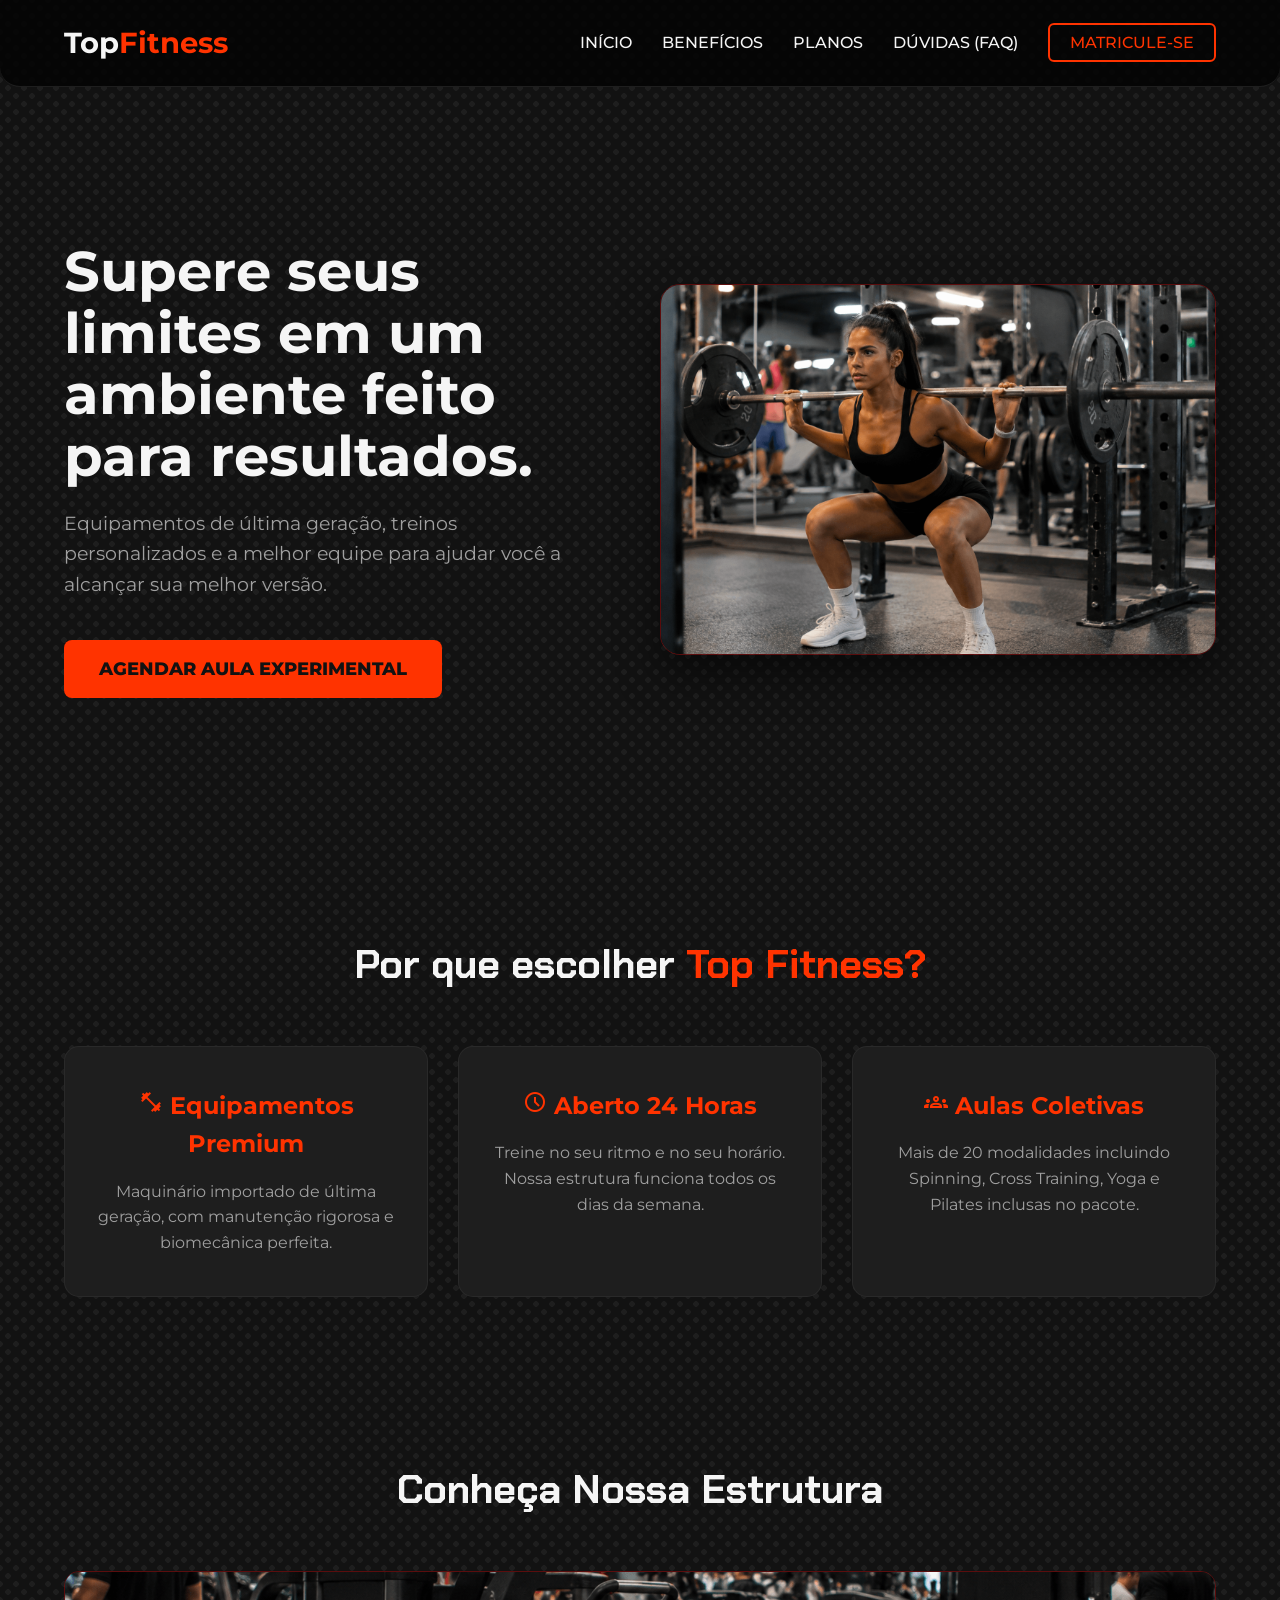
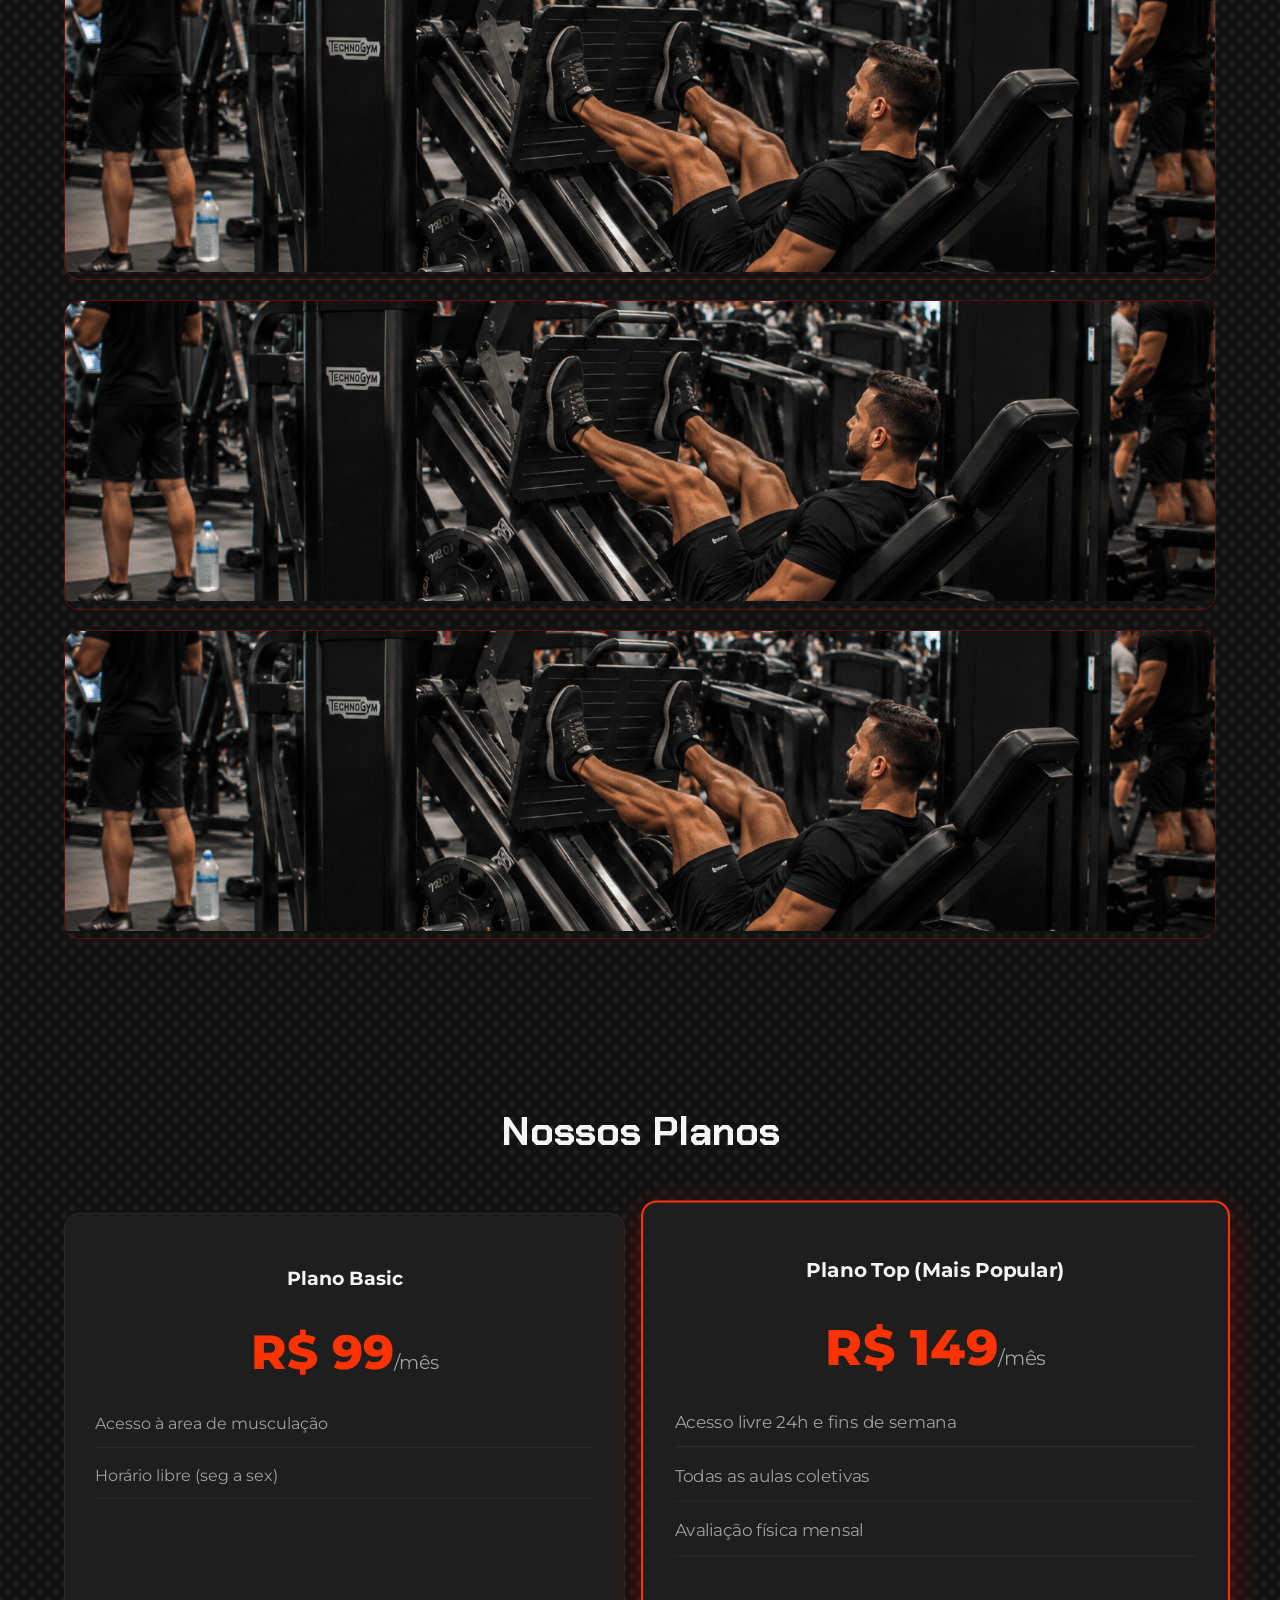
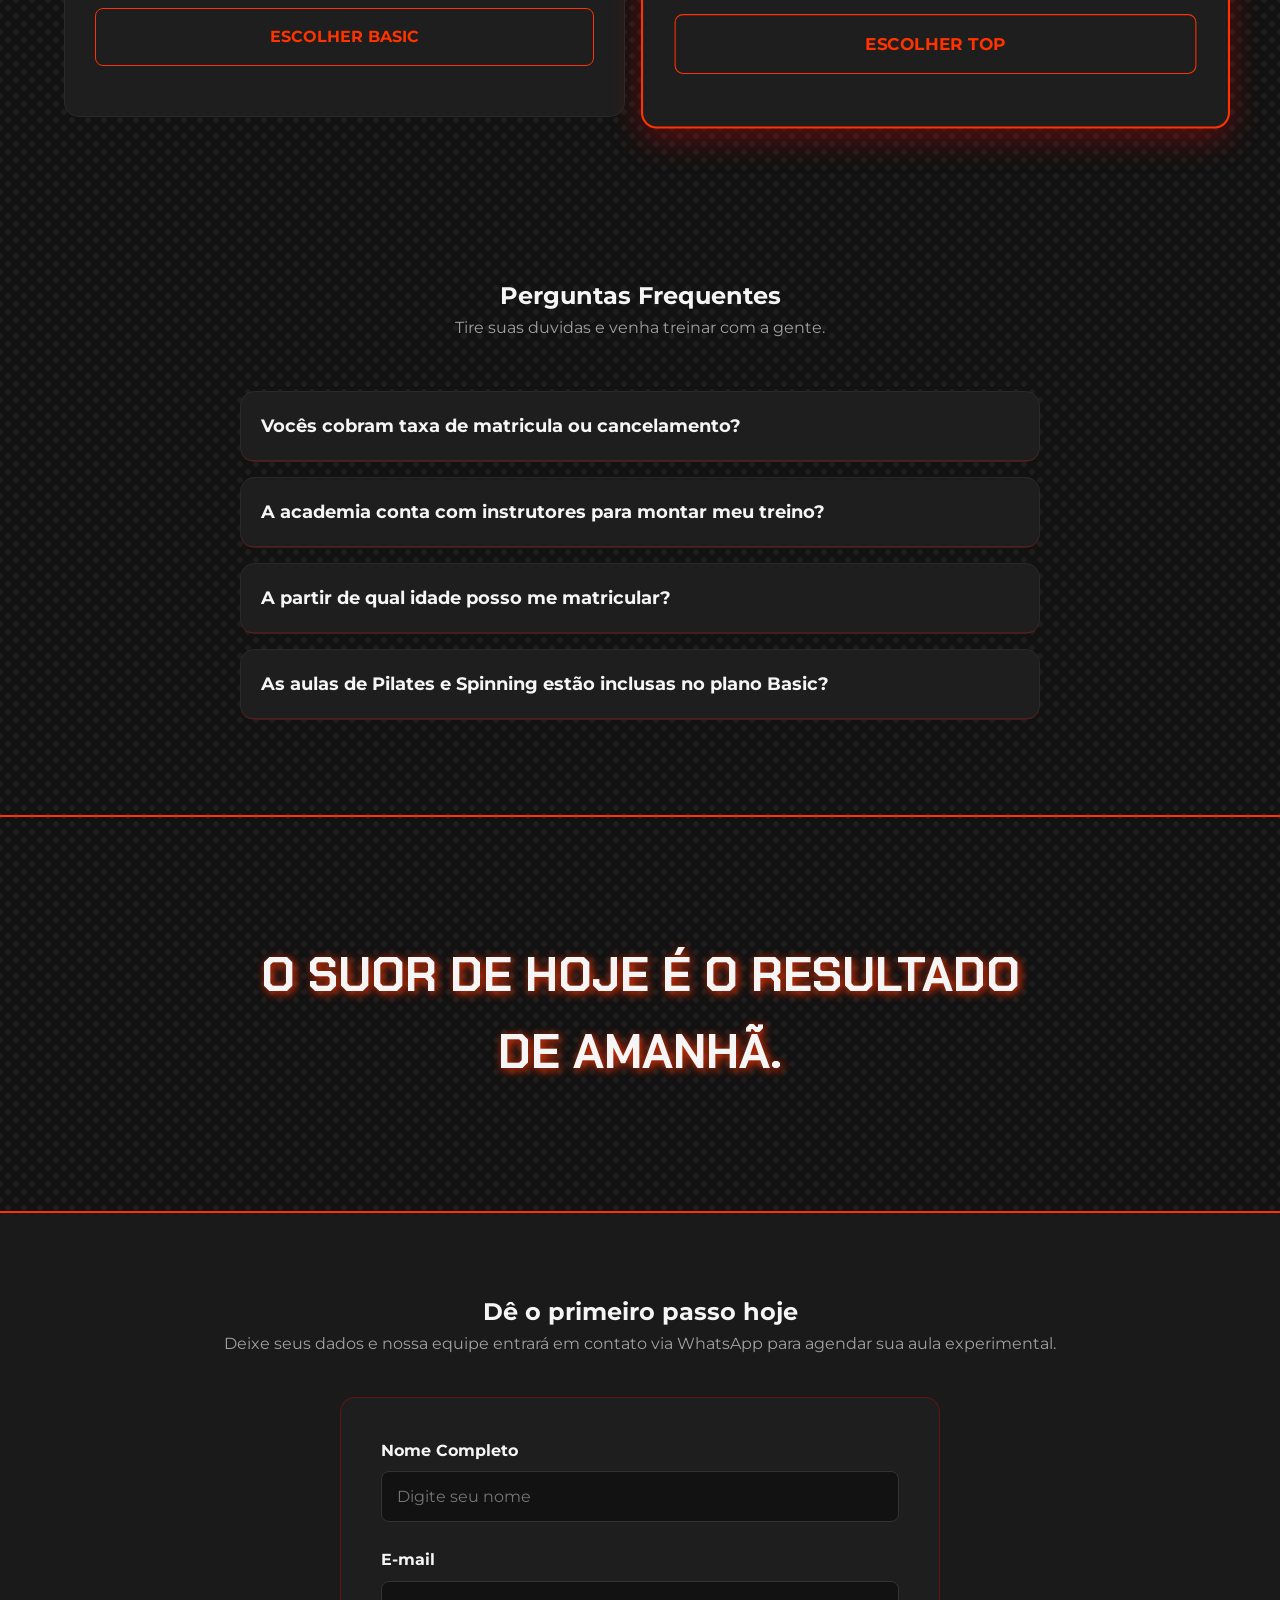
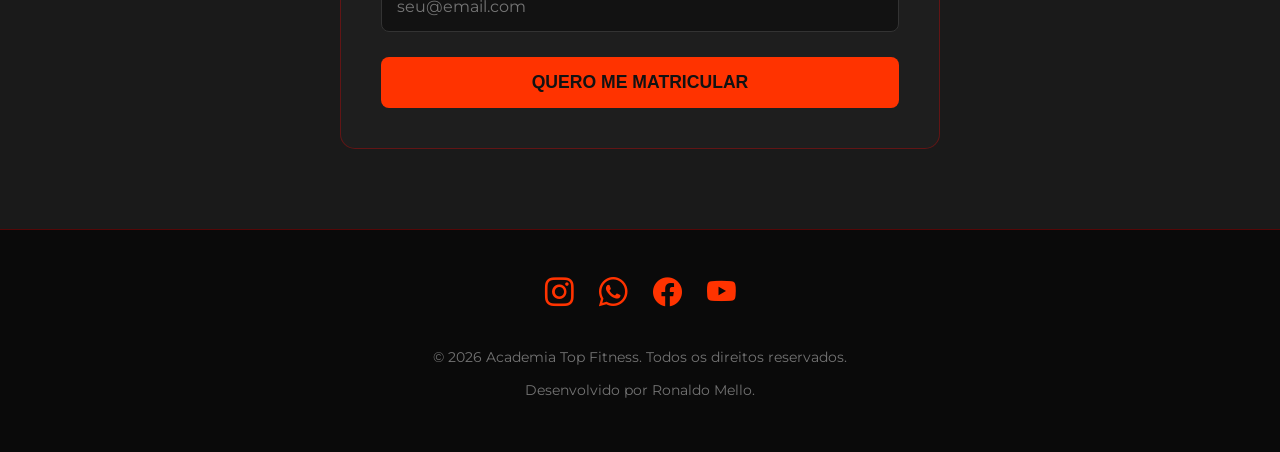
==== index.html @ cc4a541b "atualização do rodapé e fundo" ====
<!DOCTYPE html>
<html lang="pt-br">

<head>
    <meta charset="UTF-8">
    <meta name="viewport" content="width=device-width, initial-scale=1.0">
    <title>Academia Topfitness | Transforme seu corpo e sua mente</title>
    <meta name="description"
        content="Junte-se à Academia Topfitnes. Equipamentos modernos, aulas em grupo e personal trainers focados no seu resultado. Agende uma aula experimental!">
    <link rel="stylesheet" href="style.css">
    <link rel="stylesheet" href="https://fonts.googleapis.com/css2?family=Material+Symbols+Outlined" />
    <link rel="preconnect" href="https://fonts.googleapis.com">
    <link rel="preconnect" href="https://fonts.gstatic.com" crossorigin>
    <link href="https://fonts.googleapis.com/css2?family=Montserrat:wght@400;500;700;900&display=swap" rel="stylesheet">
    <link
        href="https://fonts.googleapis.com/css2?family=Chakra+Petch:ital,wght@0,300;0,400;0,500;0,600;0,700;1,300;1,400;1,500;1,600;1,700&display=swap"
        rel="stylesheet">
    <link rel="stylesheet" href="https://cdn.jsdelivr.net/npm/bootstrap-icons@1.11.3/font/bootstrap-icons.min.css">
</head>

<body>

    <header class="main-header">
        <div class="logo">
            <strong>Top<span>Fitness</span></strong>
        </div>
        <nav class="navegation">
            <ul>
                <li><a href="#inicio">INÍCIO</a></li>
                <li><a href="#beneficios">BENEFÍCIOS</a></li>
                <li><a href="#planos">PLANOS</a></li>
                <li><a href="#faq">DÚVIDAS (FAQ)</a></li>
                <li><a href="#matricula" class="btn-destaque">MATRICULE-SE</a></li>
            </ul>
        </nav>

    </header>

    <main>
        <!--seção hero-->
        <section id="inicio" class="section-hero">
            <div class="hero-text">
                <h1>Supere seus limites em um ambiente feito para resultados.</h1>
                <p>Equipamentos de última geração, treinos personalizados e a melhor equipe para ajudar você a alcançar
                    sua
                    melhor versão.</p>
                <a href="#matricula" class="btn-call">Agendar Aula Experimental</a>
            </div>

            <div class="hero-img">
                <img src="./img/imagem-academia-mulher-fazendo-exercicios.png"
                    alt="Mulher fazendo agachamento com peso em uma academia moderna e iluminada">
            </div>

        </section>
        <!--seção beneficios-->
        <section id="beneficios" class="section-beneficios">
            <h2>Por que escolher <span>Top Fitness?</span></h2>
            <div class="container-cards">

                <article class="card">
                    <h3><span class="material-symbols-outlined">fitness_center</span> Equipamentos Premium</h3>
                    <p>Maquinário importado de última geração, com manutenção rigorosa e biomecânica perfeita.</p>
                </article>

                <article class="card">
                    <h3><span class="material-symbols-outlined">schedule</span> Aberto 24 Horas</h3>
                    <p>Treine no seu ritmo e no seu horário. Nossa estrutura funciona todos os dias da semana.</p>
                </article>

                <article class="card">
                    <h3><span class="material-symbols-outlined">groups</span> Aulas Coletivas</h3>
                    <p>Mais de 20 modalidades incluindo Spinning, Cross Training, Yoga e Pilates inclusas no pacote.</p>
                </article>
            </div>
        </section>

        <!-- seção galeria -->

        <section id="estrutura" class="section-estrutura">
            <h2>Conheça Nossa Estrutura</h2>

            <div class="galeria-grid">
                <figure class="galeria-item">
                    <img src="./img/Equipamentos-Premium.png" alt="Área de musculação com pesos livres">
                </figure>
                <figure class="galeria-item">
                    <img src="./img/Equipamentos-Premium.png" alt="Fileira de esteiras modernas">
                </figure>
                <figure class="galeria-item">
                    <img src="./img/Equipamentos-Premium.png" alt="Sala ampla para aulas coletivas">
                </figure>
            </div>

        </section>

        <!-- seção planos-->
        <section id="planos" class="section-planos">
            <h2>Nossos Planos</h2>
            <div class="container-cards">
                <article class="card-plano">
                    <h3>Plano Basic</h3>
                    <p class="preco">R$ 99<span>/mês</span></p>
                    <ul>
                        <li>Acesso à area de musculação</li>
                        <li>Horário libre (seg a sex)</li>
                    </ul>
                    <a href="#matricula" class="btn-plano">Escolher Basic</a>
                </article>

                <article class="card-plano destaque">
                    <h3>Plano Top (Mais Popular)</h3>
                    <p class="preco">R$ 149<span>/mês</span></p>
                    <ul>
                        <li>Acesso livre 24h e fins de semana</li>
                        <li>Todas as aulas coletivas</li>
                        <li>Avaliação física mensal</li>
                    </ul>
                    <a href="#matricula" class="btn-plano principal">Escolher Top</a>
                </article>
            </div>
        </section>
        <!-- seção perguntas-->
        <section id="faq" class="section-faq">
            <h2>Perguntas Frequentes</h2>
            <p class="faq-subtitulo">Tire suas duvidas e venha treinar com a gente.</p>

            <div class="conteiner-faq">
                <details class="item-faq">
                    <summary>Vocês cobram taxa de matricula ou cancelamento?</summary>
                    <p>Não! Acreditamos na transparência. Nossos planos não possuem taxa de adesão, anuidade escondida
                        ou multas absurdas de cancelamento (desde que respeitado o aviso prévio de 30 dias).</p>
                </details>

                <details class="item-faq">
                    <summary>A academia conta com instrutores para montar meu treino?</summary>
                    <p>Sim. Todos os nossos planos incluem avaliação inicial e montagem de ficha de treino pelos nossos
                        professores, que estarão sempre no salão para corrigir a execução dos movimentos.</p>
                </details>

                <details class="item-faq">
                    <summary>A partir de qual idade posso me matricular?</summary>
                    <p>Aceitamos alunos a partir de 14 anos de idade, desde que a matrícula seja assinada
                        presencialmente por um pai ou responsável legal.</p>
                </details>

                <details class="item-faq">
                    <summary>As aulas de Pilates e Spinning estão inclusas no plano Basic?</summary>
                    <p>As aulas coletivas são benefícios exclusivos do <strong>Plano Top</strong>.
                        O plano Basic contempla apenas o acesso livre ao salão de musculação e área de peso livre.</p>
                </details>
            </div>

        </section>
        <!-- seção parallax -->
        <section class="banner-parallax">
            <div class="banner-conteudo">
                <h2>O suor de hoje é o resultado de amanhã.</h2>
            </div>
        </section>

        <!-- seção matricula-->
        <section id="matricula" class="section-matricula">
            <h2>Dê o primeiro passo hoje</h2>
            <p>Deixe seus dados e nossa equipe entrará em contato via WhatsApp para agendar sua aula experimental.</p>

            <form id="form-matricula" action="#" method="post" class="form-contato">
                <div class="grupo-input">
                    <label for="nome">Nome Completo</label>
                    <input type="text" id="nome" nome="nome" placeholder="Digite seu nome" required autocomplete="nome">
                </div>

                <div class="grupo-input">
                    <label for="email">E-mail</label>
                    <input type="email" id="email" nome="email" placeholder="seu@email.com" required
                        autocomplete="email">
                </div>

                <button type="button" id="btn-enviar-zap" class="btn-enviar">Quero me matricular</button>
            </form>

        </section>

    </main>

    <footer class="rodape">

        <div class="redes-sociais">
            <a href="https://instagram.com.br/" target="_blank" rel="noopener noreferrer">
                <i class="bi bi-instagram"></i>
            </a>
            <a href="https://api.whatsapp.com/send/?phone=5584900000000/" target="_blank" rel="noopener noreferrer">
                <i class="bi bi-whatsapp"></i>
            </a>
            <a href="https://facebook.com.br/" target="_blank" rel="noopener noreferrer">
                <i class="bi bi-facebook"></i>
            </a>
            <a href="https://youtube.com.br/" target="_blank" rel="noopener noreferrer">
               <i class="bi bi-youtube"></i>
            </a>
        </div>

        <p>&copy; 2026 Academia Top Fitness. Todos os direitos reservados.</p>
        <p>Desenvolvido por <span>Ronaldo Mello</span>.</p>
    </footer>

    <script src="script.js"></script>
</body>

</html>
---- style.css ----
* {
    margin: 0;
    padding: 0;
    box-sizing: border-box;
}

:root {
    /* Vermelho neon */
    --cor-primaria: #ff3300;
    /* vermelho neon mais claro */
    --cor-segundaria: #e60000;
    /* Fundo principal da página */
    --cor-escura: #121212;
    /* Fundo um pouco mais claro*/
    --cor-card: #1e1e1e;
    /* Branco suave */
    --cor-texto: #f5f5f5;
    /* Cinza para textos secundários e subtítulos */
    --cor-texto-mutado: #a0a0a0;
    /* para bordas */
    --cor-border: rgba(255, 255, 255, 0.05);
    /* para bordas 2 */
    --cor-border2: rgba(255, 0, 0, 0.3);
    --fonte-principal: 'Montserrat', Roboto, Helvetica, Arial, sans-serif;
    --fonte-segundaria: 'Chakra Petch' Roboto, Helvetica, Arial, sans-serif;
}

html {
    scroll-behavior: smooth;
}

body {
    font-family: var(--fonte-principal);
    background-color: var(--cor-escura);
    background-image: 
        radial-gradient(var(--cor-card) 25%, transparent 26%),
        radial-gradient(var(--cor-card) 25%, transparent 26%);
    background-size: 16px 16px;
    background-position: 0 0, 8px 8px;   
    color: var(--cor-texto);
    line-height: 1.6;
    overflow-x: hidden;
}

a {
    text-decoration: none;
}

ul {
    list-style: none;
}

.main-header {
    display: flex;
    justify-content: space-between;
    align-items: center;
    padding: 20px 5%;
    background: rgba(5, 5, 5, 0.9);
    position: sticky;
    top: 0;
    z-index: 1000;
    border-bottom: 1px solid var(--cor-card);
    border-bottom-left-radius: 20px;
    border-bottom-right-radius: 20px;
}

.logo strong {
    font-size: 1.8rem;
    color: var(--cor-texto);
}

.logo span {
    color: var(--cor-primaria);
}

.navegation ul {
    display: flex;
    gap: 30px;
    align-items: center;
}

.navegation a {
    color: var(--cor-texto);
    font-weight: 500;
}

.navegation a:hover {
    color: var(--cor-primaria);
}

.btn-destaque {
    background-color: transparent;
    border: 2px solid var(--cor-primaria);
    color: var(--cor-primaria) !important;
    padding: 8px 20px;
    border-radius: 6px;
}

.btn-destaque:hover {
    background-color: var(--cor-primaria);
    color: var(--cor-escura) !important;
}

.section-hero {
    display: flex;
    align-items: center;
    justify-content: space-between;
    padding: 80px 5%;
    min-height: 85vh;
    gap: 40px;
}

.hero-text {
    flex: 1;
}

.hero-text h1 {
    font-size: 3.5rem;
    line-height: 1.1;
    margin-bottom: 20px;
    color: var(--cor-texto);
}

.hero-text p {
    font-size: 1.2rem;
    color: var(--cor-texto-mutado);
    margin-bottom: 40px;
    max-width: 90%;
}

.btn-call {
    display: inline-block;
    background-color: var(--cor-primaria);
    color: var(--cor-escura);
    font-size: 1.1rem;
    font-weight: 800;
    padding: 15px 35px;
    border-radius: 8px;
    text-transform: uppercase;
}

.btn-call:hover {
    transform: translateY(-5px);
    box-shadow: 0 10px 20px var(--cor-border2);

}

.hero-img {
    flex: 1;
    display: flex;
    justify-content: flex-end;
}

.hero-img img {
    max-width: 100%;
    border-radius: 20px;
    box-shadow: 0 20px 40px rgba(0, 0, 0, 0.5);
    border: 1px solid var(--cor-border2);
}

.section-beneficios,
.section-planos {
    padding: 80px 5%;
    text-align: center;
}

.section-beneficios h2,
.section-estrutura h2,
.section-planos h2 {
    font-size: 2.5rem;
    color: var(--cor-texto);
    margin-bottom: 50px;
    font-family: Chakra Petch, Roboto, Helvetica, Arial, sans-serif;
}

.section-beneficios span {
    color: var(--cor-primaria);
}

.container-cards {
    display: grid;
    grid-template-columns: repeat(auto-fit, minmax(300px, 1fr));
    gap: 30px;
    max-width: 1200px;
    margin: 0 auto;
}

.card {
    background-color: var(--cor-card);
    padding: 40px 30px;
    border-radius: 15px;
    border: 1px solid var(--cor-border);
    transition: transform 0.3s ease, background-color 0.3s ease;
}

.card:hover {
    transform: translateY(-10px);
    background-color: #242424;
    border-bottom: 3px solid var(--cor-primaria);
}

.card h3 {
    font-size: 1.5rem;
    margin-bottom: 15px;
    color: var(--cor-primaria);
}

.card p {
    color: var(--cor-texto-mutado);
}

.section-estrutura {
    padding: 80px 5%;
    text-align: center;
}


.galeria-grid {
    display: grid;
    grid-template-columns: repeat(auto-fit, (300px, 1fr));
    gap: 20px;
    max-width: 1200px;
    margin: 0 auto;
}

.galeria-item {
    overflow: hidden;
    border-radius: 15px;
    border: 1px solid var(--cor-border2);
}

.galeria-item img {
    width: 100%;
    height: 300px;
    object-fit: cover;
    transition: transform 0.5s ease;
}

.galeria-item:hover img {
    transform: scale(1.1);
}

.card-plano {
    background-color: var(--cor-card);
    padding: 50px 30px;
    border-radius: 15px;
    border: 1px solid var(--cor-border);
    display: flex;
    flex-direction: column;
    transition: transform 0.3s ease;
}

.card-plano:hover {
    transform: translateY(-10px);
}

.preco {
    font-size: 3rem;
    font-weight: 800;
    color: var(--cor-primaria);
    margin: 20px 0;
}

.preco span {
    font-size: 1.2rem;
    color: var(--cor-texto-mutado);
    font-weight: normal;
}

.card-plano ul {
    margin-bottom: 40px;
    text-align: left;
    flex-grow: 1;
}

.card-plano li {
    margin-bottom: 15px;
    color: var(--cor-texto-mutado);
    border-bottom: 1px solid var(--cor-border);
    padding-bottom: 10px;
}

.card-plano.destaque {
    border: 2px solid var(--cor-primaria);
    box-shadow: 0 10px 30px var(--cor-border2);
    transform: scale(1.05);
}

.card-plano.destaque:hover {
    transform: scale(1.05) translateY(-10px);
}

.btn-plano {
    padding: 15px;
    border-radius: 8px;
    font-weight: bold;
    text-transform: uppercase;
    transition: all 0.3s ease;
    border: 1px solid var(--cor-primaria);
    color: var(--cor-primaria);
}

.btn-plano:hover {
    background-color: var(--cor-primaria);
    color: var(--cor-escura);
}

.section-faq {
    padding: 80px 5%;
    text-align: center;
}

.faq-subtitulo {
    color: var(--cor-texto-mutado);
    margin-bottom: 50px;
}

.conteiner-faq {
    max-width: 800px;
    margin: 0 auto;
    text-align: left;
}

.item-faq {
    background-color: var(--cor-card);
    border: 1px solid var(--cor-border);
    border-radius: 15px;
    margin-bottom: 15px;
}

.item-faq summary {
    padding: 20px;
    font-size: 1.1rem;
    font-weight: bold;
    color: var(--cor-texto);
    cursor: pointer;
    list-style: none;
    border-bottom: 1px solid var(--cor-border2);
    border-radius: 10px;
}

.item-faq summary::-webkit-details-marker {
    display: none;
}

.item-faq p {
    padding: 20px 20px;
    color: var(--cor-texto-mutado);
    border-bottom: 1px solid var(--cor-border2);
    border-radius: 10px;
}

.item-faq[open] p {
    animation: abrirSuave 0.4s ease-in-out;
}

@keyframes abrirSuave {
    0% {
        opacity: 0;
        transform: translateY(-10px);
    }
    100% {
        opacity: 1;
        transform: translateY(0);
    }
}

.item-faq.closing p {
    animation: fecharSuave 0.4s ease-in-out forwards;
}

@keyframes fecharSuave {
    0% {
        opacity: 1;
        transform: translateY(0);
    }
    100% {
        opacity: 0;
        transform: translateY(-10px);
    }
    
}

.banner-parallax {
    background-image: linear-gradient(rgba(18, 18, 18, 0.8), rgba(18, 18, 18, 0.8)), url('./img/imagem-de-fundo.jpg');
    background-attachment: fixed;
    background-position: center;
    background-size: cover;

    padding: 120px 5%;
    text-align: center;
    border-top: 2px solid var(--cor-primaria);
    border-bottom: 2px solid var(--cor-primaria);
}

.banner-conteudo h2 {
    font-size: 3rem;
    color: var(--cor-texto);
    max-width: 800px;
    margin: 0 auto;
    text-transform: uppercase;
    text-shadow: 2px 2px 10px var(--cor-primaria);
    font-family: Chakra Petch, Roboto, Helvetica, Arial, sans-serif;
}

.section-matricula {
    padding: 80px 5%;
    text-align: center;
    background-color: #1a1a1a;
}

.section-matricula p {
    color: var(--cor-texto-mutado);
    margin-bottom: 40px;
}

.form-contato {
    max-width: 600px;
    margin: 0 auto;
    background-color: var(--cor-card);
    padding: 40px;
    border-radius: 15px;
    border: 1px solid var(--cor-border2);
    text-align: left;
}

.grupo-input{
    display: flex;
    flex-direction: column;
    margin-bottom: 25px;
}

.grupo-input label {
    margin-bottom: 8px;
    font-weight: bold;
    color: var(--cor-texto);
}

.grupo-input input {
    background-color: var(--cor-escura);
    border: 1px solid #333;
    color: var(--cor-texto);
    padding: 15px;
    border-radius: 8px;
    font-size: 1rem;
    font-family: var(--fonte-principal);
    transition: all 0.3s ease;
}

.grupo-input input:focus {
    outline: none;
    border-color: var(--cor-primaria);
    box-shadow: 0 0 20px var(--cor-border2);
}

.btn-enviar {
    width: 100%;
    background-color: var(--cor-primaria);
    color: var(--cor-escura);
    padding: 15px;
    font-size: 1.1rem;
    font-weight: 800;
    text-transform: uppercase;
    border: none;
    border-radius: 8px;
    cursor: pointer;
    transition: all 0.3s ease;
}

.btn-enviar:hover {
    background-color: var(--cor-segundaria) ;
}

.redes-sociais {
    display: flex;
    justify-content: center;
    gap: 25px;
    margin-bottom: 30px;
}

.redes-sociais a {
    color: var(--cor-primaria);
    font-size: 1.8rem;
    transition: color 0.3s ease, transform 0.3s ease;
    display: inline-block;
}

.redes-sociais a:hover {
    color: var(--cor-texto);
    transform: translateY(-5px) scale(1.15);
    filter: drop-shadow(0 0 10px var(--cor-border2));
}


.rodape {
    background-color: #0a0a0a;
    text-align: center;
    padding: 40px 5%;
    border-top: 1px solid var(--cor-border2);
}

.rodape p {
    color: var(--cor-texto-mutado);
    font-size: 0.9rem;
    margin-bottom: 10px;
    opacity: 0.7;
}

@media (max-width: 768px) {
    .main-header {
        flex-direction: column;
        padding: 15px 5%;
        gap: 15px;
    }

    .navegation ul {
    gap: 15px;
    flex-wrap: wrap;
    justify-content: center;
    }

    .navegation a {
        font-size: 0.9rem;
    }

    .section-hero {
        flex-direction: column;
        text-align: center;
        padding: 40px 5%;
        min-height: auto;
    }
    .hero-text h1 {
        font-size: 2.2rem;
    }

    .hero-text p {
        max-width: 100%;
        margin-bottom: 30px;
    }

    .section-beneficios, .section-planos, .section-faq, .section-matricula {
        padding: 50px 5%;
    }

    .card-plano.destaque {
        transform: scale(1);
    }

    .card-plano.destaque:hover {
        transform: translateY(-5px);
    }

    .banner-conteudo h2 {
        font-size: 2rem;
    }
}
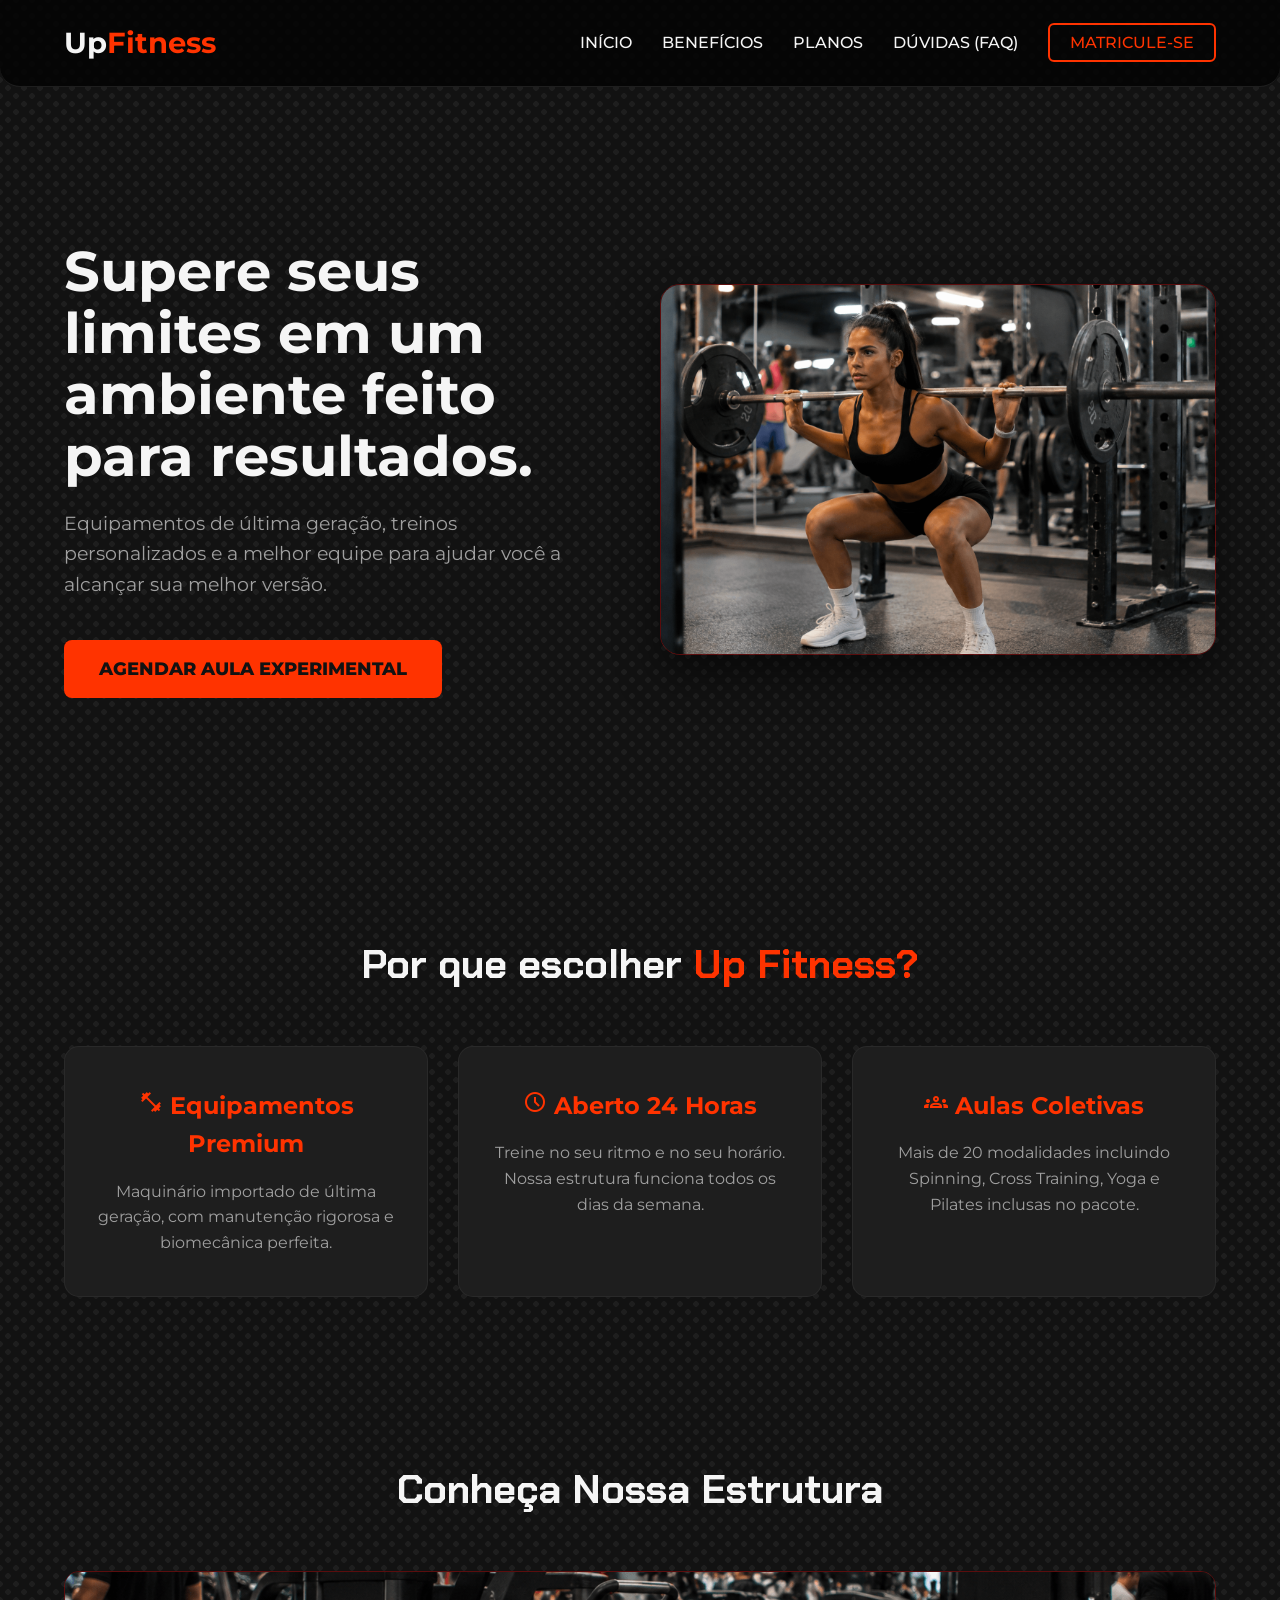
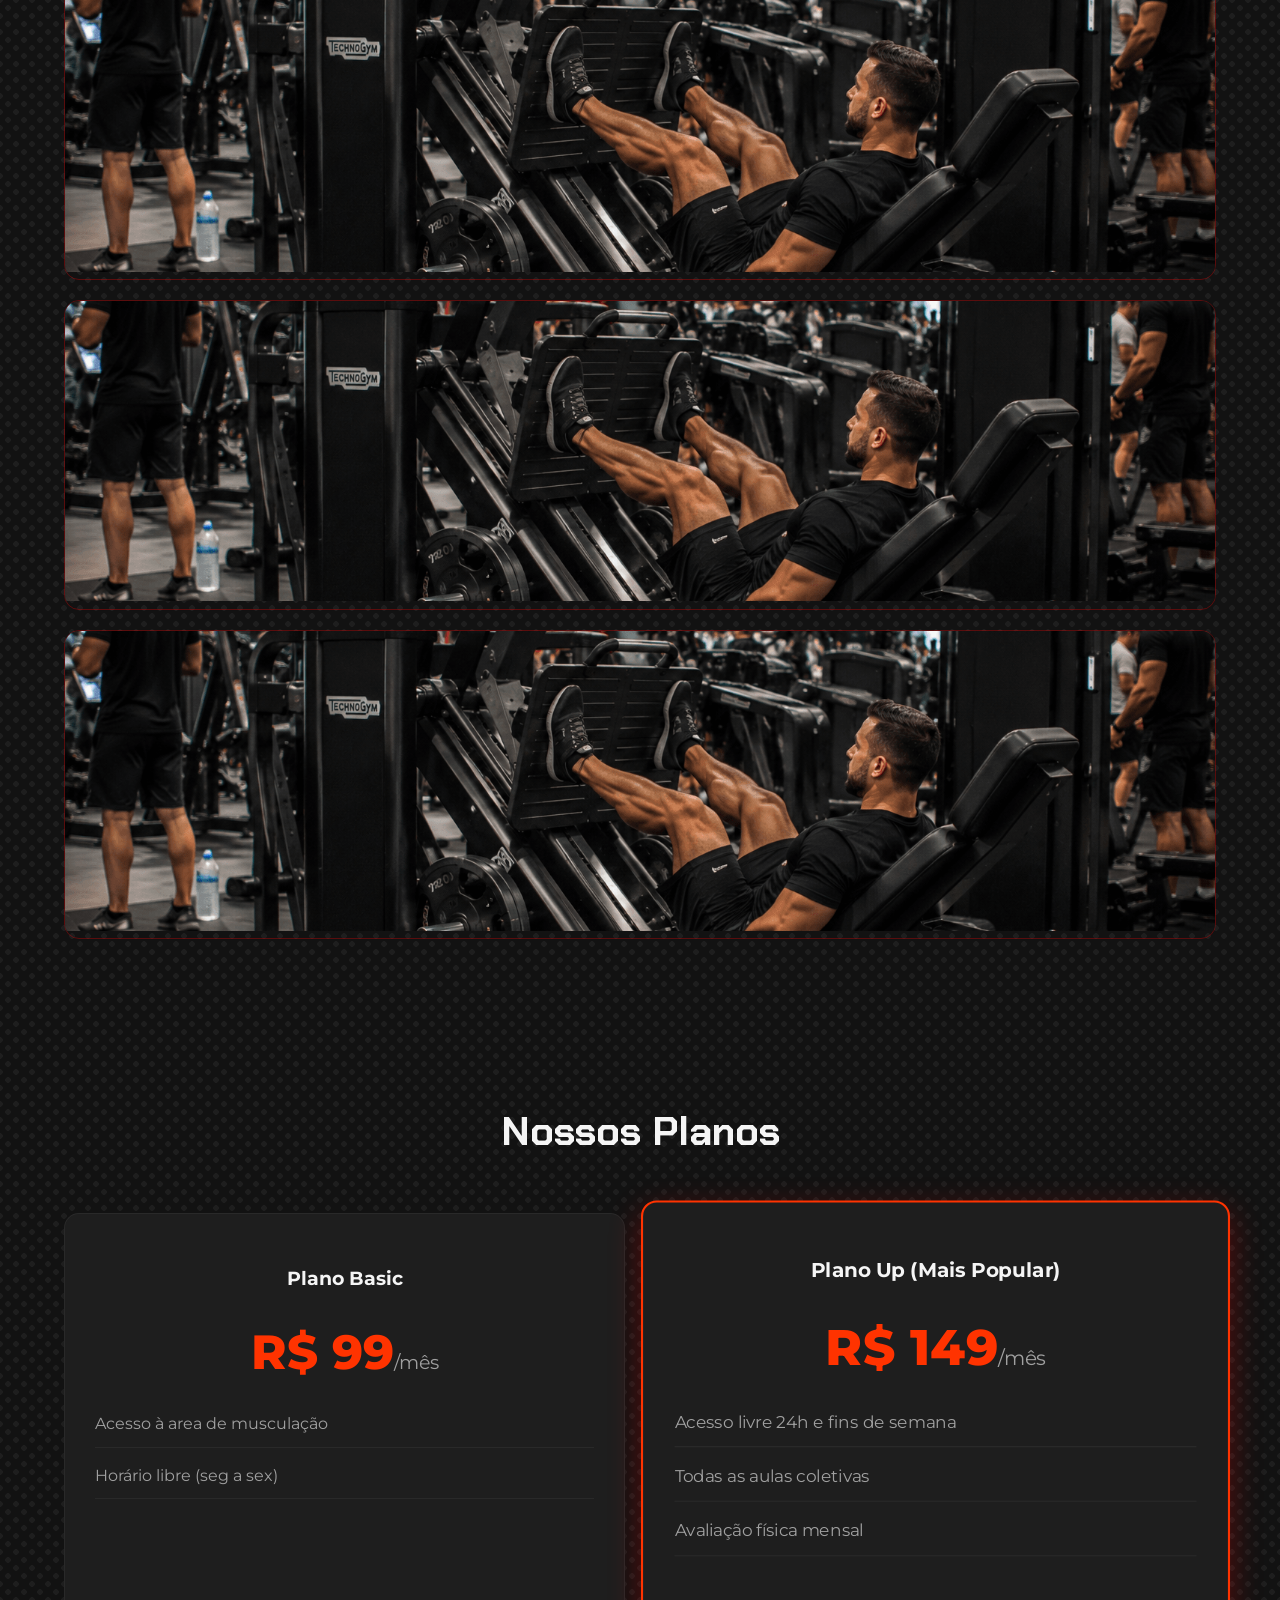
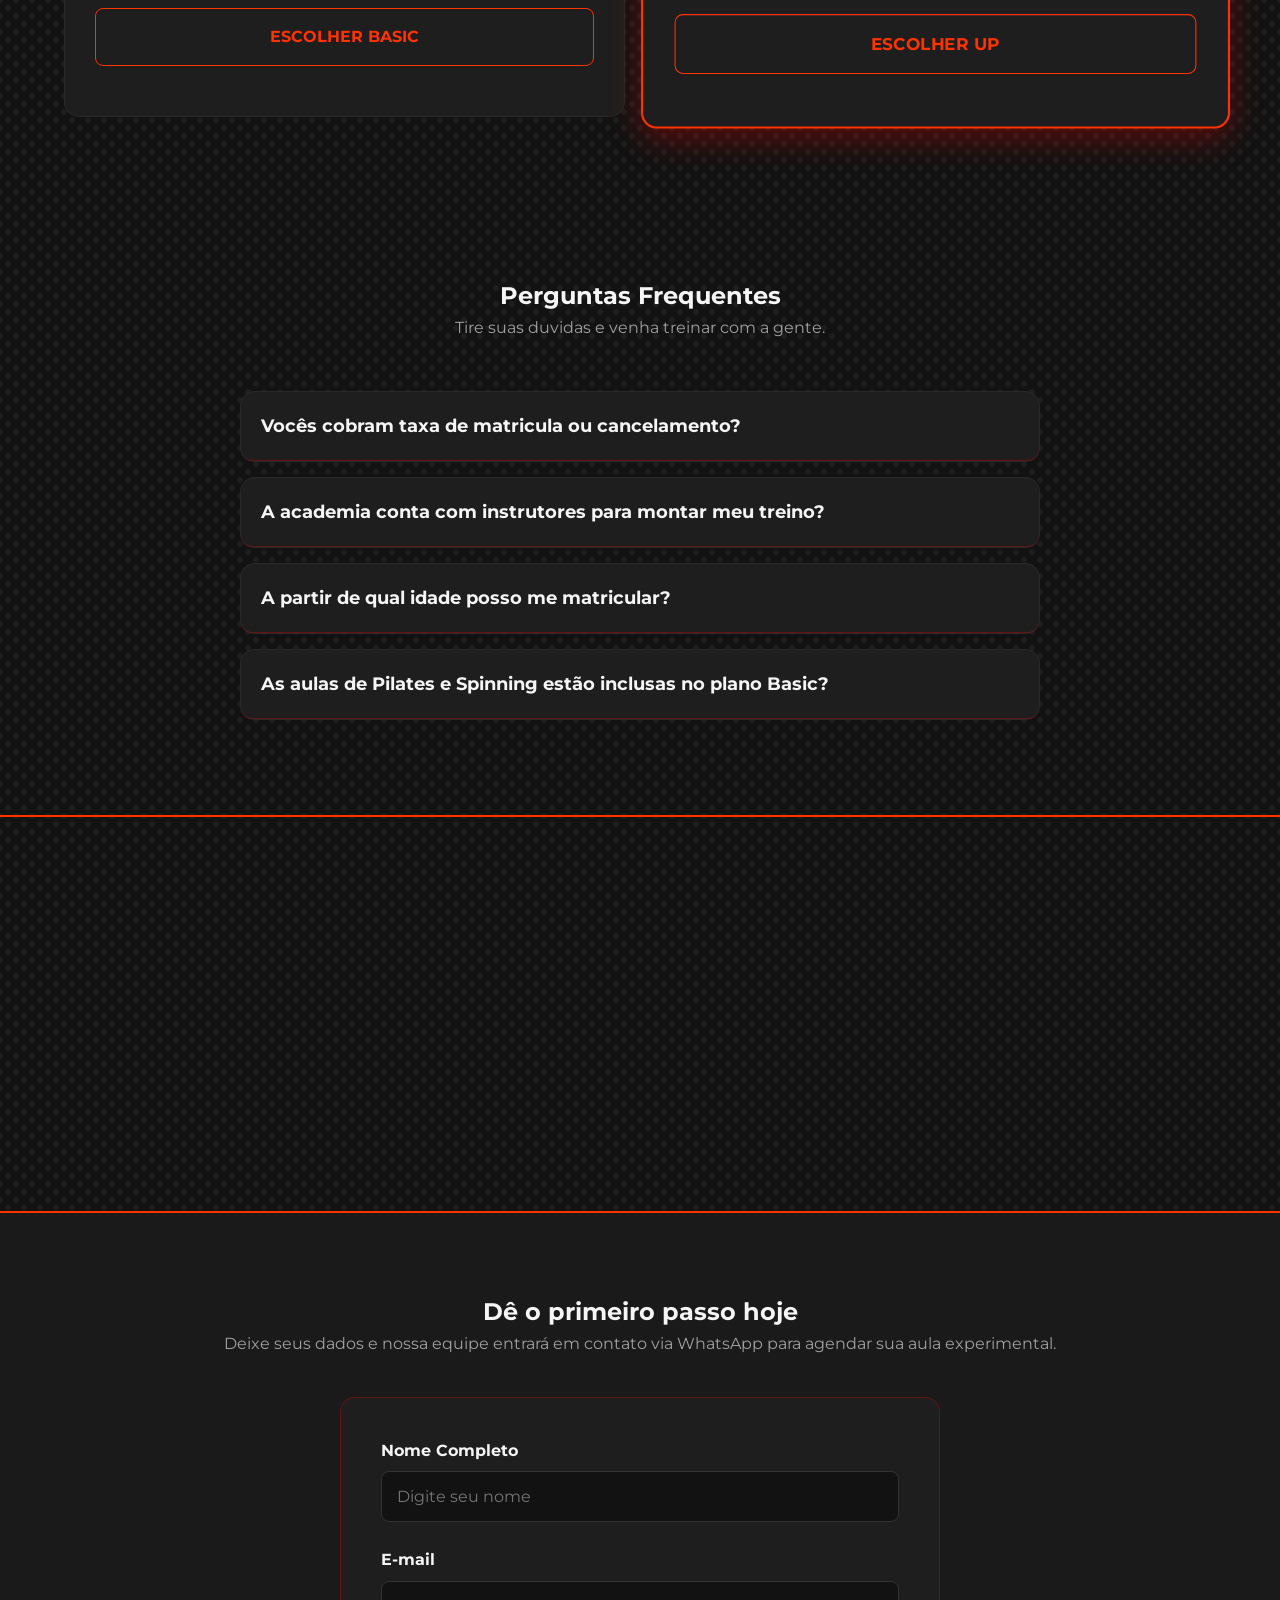
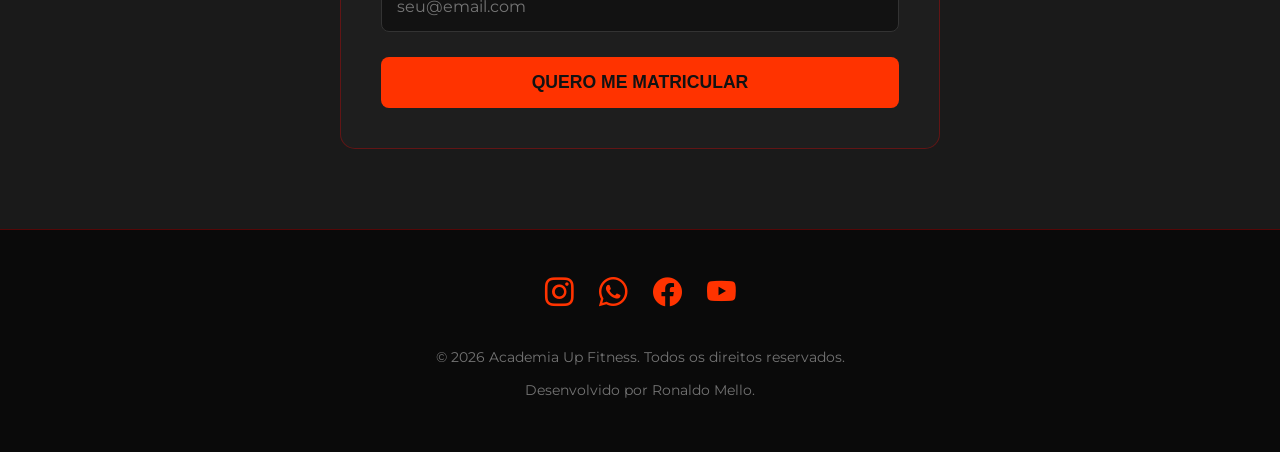
==== commit 655b074e: "add menu hamburguer, slider de frases no banner conteudo" ====
--- a/index.html
+++ b/index.html
@@ -4,7 +4,7 @@
 <head>
     <meta charset="UTF-8">
     <meta name="viewport" content="width=device-width, initial-scale=1.0">
-    <title>Academia Topfitness | Transforme seu corpo e sua mente</title>
+    <title>Academia Upfitness | Transforme seu corpo e sua mente</title>
     <meta name="description"
         content="Junte-se à Academia Topfitnes. Equipamentos modernos, aulas em grupo e personal trainers focados no seu resultado. Agende uma aula experimental!">
     <link rel="stylesheet" href="style.css">
@@ -22,8 +22,13 @@
 
     <header class="main-header">
         <div class="logo">
-            <strong>Top<span>Fitness</span></strong>
+            <strong>Up<span>Fitness</span></strong>
         </div>
+
+        <button id="btn-mobile" aria-label="Abrir Menu">
+            <i class="bi bi-list"></i>
+        </button>
+
         <nav class="navegation">
             <ul>
                 <li><a href="#inicio">INÍCIO</a></li>
@@ -55,7 +60,7 @@
         </section>
         <!--seção beneficios-->
         <section id="beneficios" class="section-beneficios">
-            <h2>Por que escolher <span>Top Fitness?</span></h2>
+            <h2>Por que escolher <span>Up Fitness?</span></h2>
             <div class="container-cards">
 
                 <article class="card">
@@ -109,14 +114,14 @@
                 </article>
 
                 <article class="card-plano destaque">
-                    <h3>Plano Top (Mais Popular)</h3>
+                    <h3>Plano Up (Mais Popular)</h3>
                     <p class="preco">R$ 149<span>/mês</span></p>
                     <ul>
                         <li>Acesso livre 24h e fins de semana</li>
                         <li>Todas as aulas coletivas</li>
                         <li>Avaliação física mensal</li>
                     </ul>
-                    <a href="#matricula" class="btn-plano principal">Escolher Top</a>
+                    <a href="#matricula" class="btn-plano principal">Escolher Up</a>
                 </article>
             </div>
         </section>
@@ -156,6 +161,12 @@
         <section class="banner-parallax">
             <div class="banner-conteudo">
                 <h2>O suor de hoje é o resultado de amanhã.</h2>
+                <h2>A persistência realiza o impossível.</h2>
+                <h2>Grandes jornadas começam com um passo.</h2>
+                <h2>Sua melhor versão começa onde a desculpa termina.</h2>
+                <h2>A dor de hoje é a força que você usará amanhã.</h2>
+                <h2>Constância constrói o que a motivação apenas começa.</h2>
+                <h2>Não diminua seu objetivo, aumente o seu esforço.</h2>
             </div>
         </section>
 
@@ -200,7 +211,7 @@
             </a>
         </div>
 
-        <p>&copy; 2026 Academia Top Fitness. Todos os direitos reservados.</p>
+        <p>&copy; 2026 Academia Up Fitness. Todos os direitos reservados.</p>
         <p>Desenvolvido por <span>Ronaldo Mello</span>.</p>
     </footer>
 
--- a/style.css
+++ b/style.css
@@ -27,6 +27,7 @@
 
 html {
     scroll-behavior: smooth;
+    scroll-padding-top: 110px;
 }
 
 body {
@@ -393,14 +394,64 @@
     border-bottom: 2px solid var(--cor-primaria);
 }
 
+.banner-conteudo {
+    display: grid;
+    place-items: center;
+}
+
 .banner-conteudo h2 {
+    grid-area: 1 / 1;
     font-size: 3rem;
     color: var(--cor-texto);
     max-width: 800px;
-    margin: 0 auto;
+    text-align: center;
     text-transform: uppercase;
     text-shadow: 2px 2px 10px var(--cor-primaria);
     font-family: Chakra Petch, Roboto, Helvetica, Arial, sans-serif;
+    opacity: 0;
+    animation: alternarTexto 28s infinite;
+}
+
+.banner-conteudo h2:nth-child(1) {
+    animation-delay: 0s;
+}
+.banner-conteudo h2:nth-child(2) {
+    animation-delay: 4s;
+}
+.banner-conteudo h2:nth-child(3) {
+    animation-delay: 8s;
+}
+.banner-conteudo h2:nth-child(4) {
+    animation-delay: 12s;
+}
+.banner-conteudo h2:nth-child(5) {
+    animation-delay: 16s;
+}
+.banner-conteudo h2:nth-child(6) {
+    animation-delay: 20s;
+}
+.banner-conteudo h2:nth-child(7) {
+    animation-delay: 24s;
+}
+
+@keyframes alternarTexto {
+    0% {
+        opacity: 0;
+        transform: translateY(10px);
+    }
+    2% {
+        opacity: 1;
+        transform: translateY(0);
+    }
+    12% {
+        opacity: 1;
+    }
+    14% {
+        opacity: 0;
+        transform: translateY(-10px);
+    }
+    100% {opacity: 0;}
+    
 }
 
 .section-matricula {
@@ -506,21 +557,67 @@
     opacity: 0.7;
 }
 
+#btn-mobile {
+    display: none;
+}
+
 @media (max-width: 768px) {
     .main-header {
+        display: flex;
+        justify-content: space-between;
+        align-items: center;
+        padding: 15px 5%;
+    }
+
+    #btn-mobile {
+        display: block;
+        background: none;
+        border: none;
+        color: var(--cor-texto);
+        font-size: 2rem;
+        cursor: pointer;
+    }
+
+    .navegation {
+        position: absolute;
+        top: 100%;
+        left: 0;
+        width: 100%;
+    }
+
+    .navegation ul {
+        position: absolute;
+        top: 0;
+        width: 100%;
+        background-color: var(--cor-escura);
         flex-direction: column;
-        padding: 15px 5%;
-        gap: 15px;
-    }
-
-    .navegation ul {
-    gap: 15px;
-    flex-wrap: wrap;
-    justify-content: center;
+        gap: 0;
+        border-bottom: 2px solid var(--cor-primaria);
+        transform: translateY(-20px);
+        visibility: hidden;
+        opacity: 0;
+        transition: all 0.4s ease-in-out;
+    }
+
+    .navegation.ativa ul {
+        transform: translateY(0);
+        opacity: 1;
+        visibility: visible;
     }
 
     .navegation a {
-        font-size: 0.9rem;
+        display: block;
+        text-align: center;
+        padding: 20px;
+        border-bottom: 1px solid var(--cor-border);
+    }
+
+    .navegation li:last-child a {
+        border-bottom: none;
+    }
+
+    .btn-destaque {
+        margin: 10px 20px;
     }
 
     .section-hero {
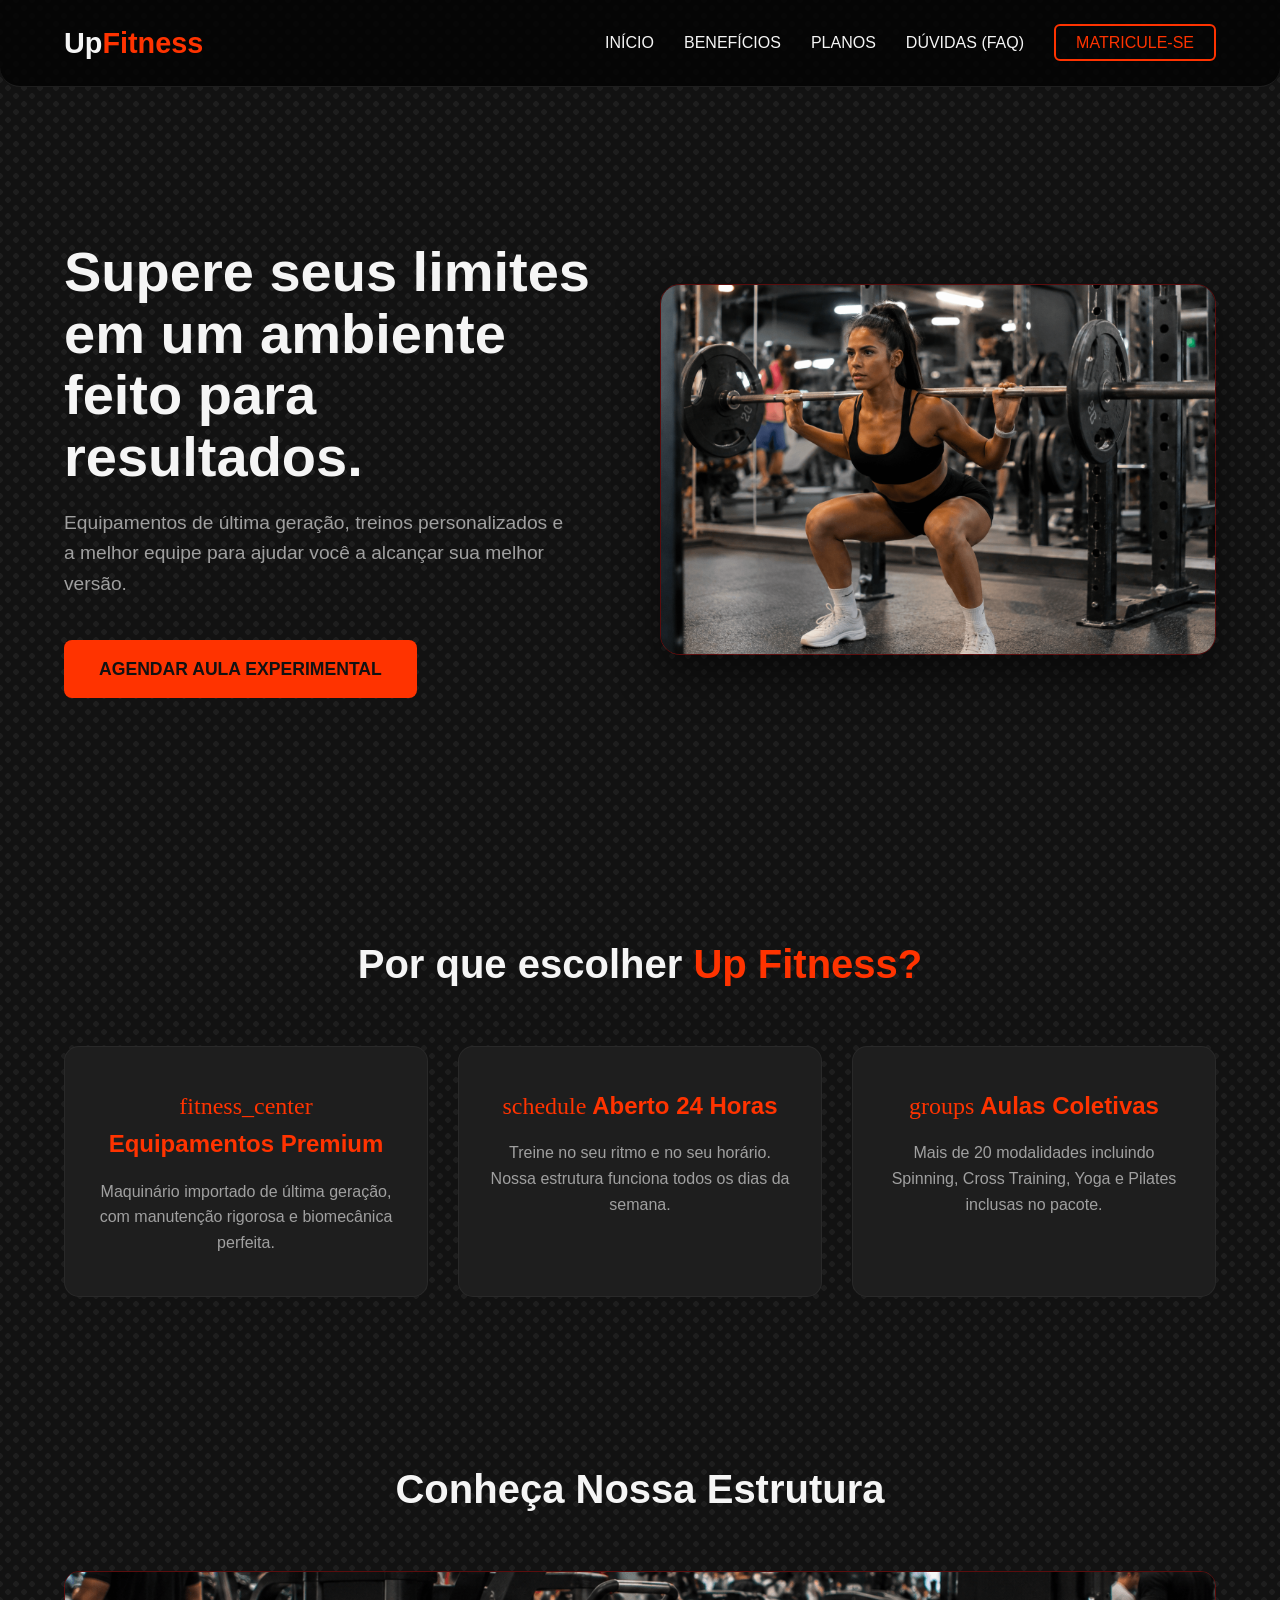
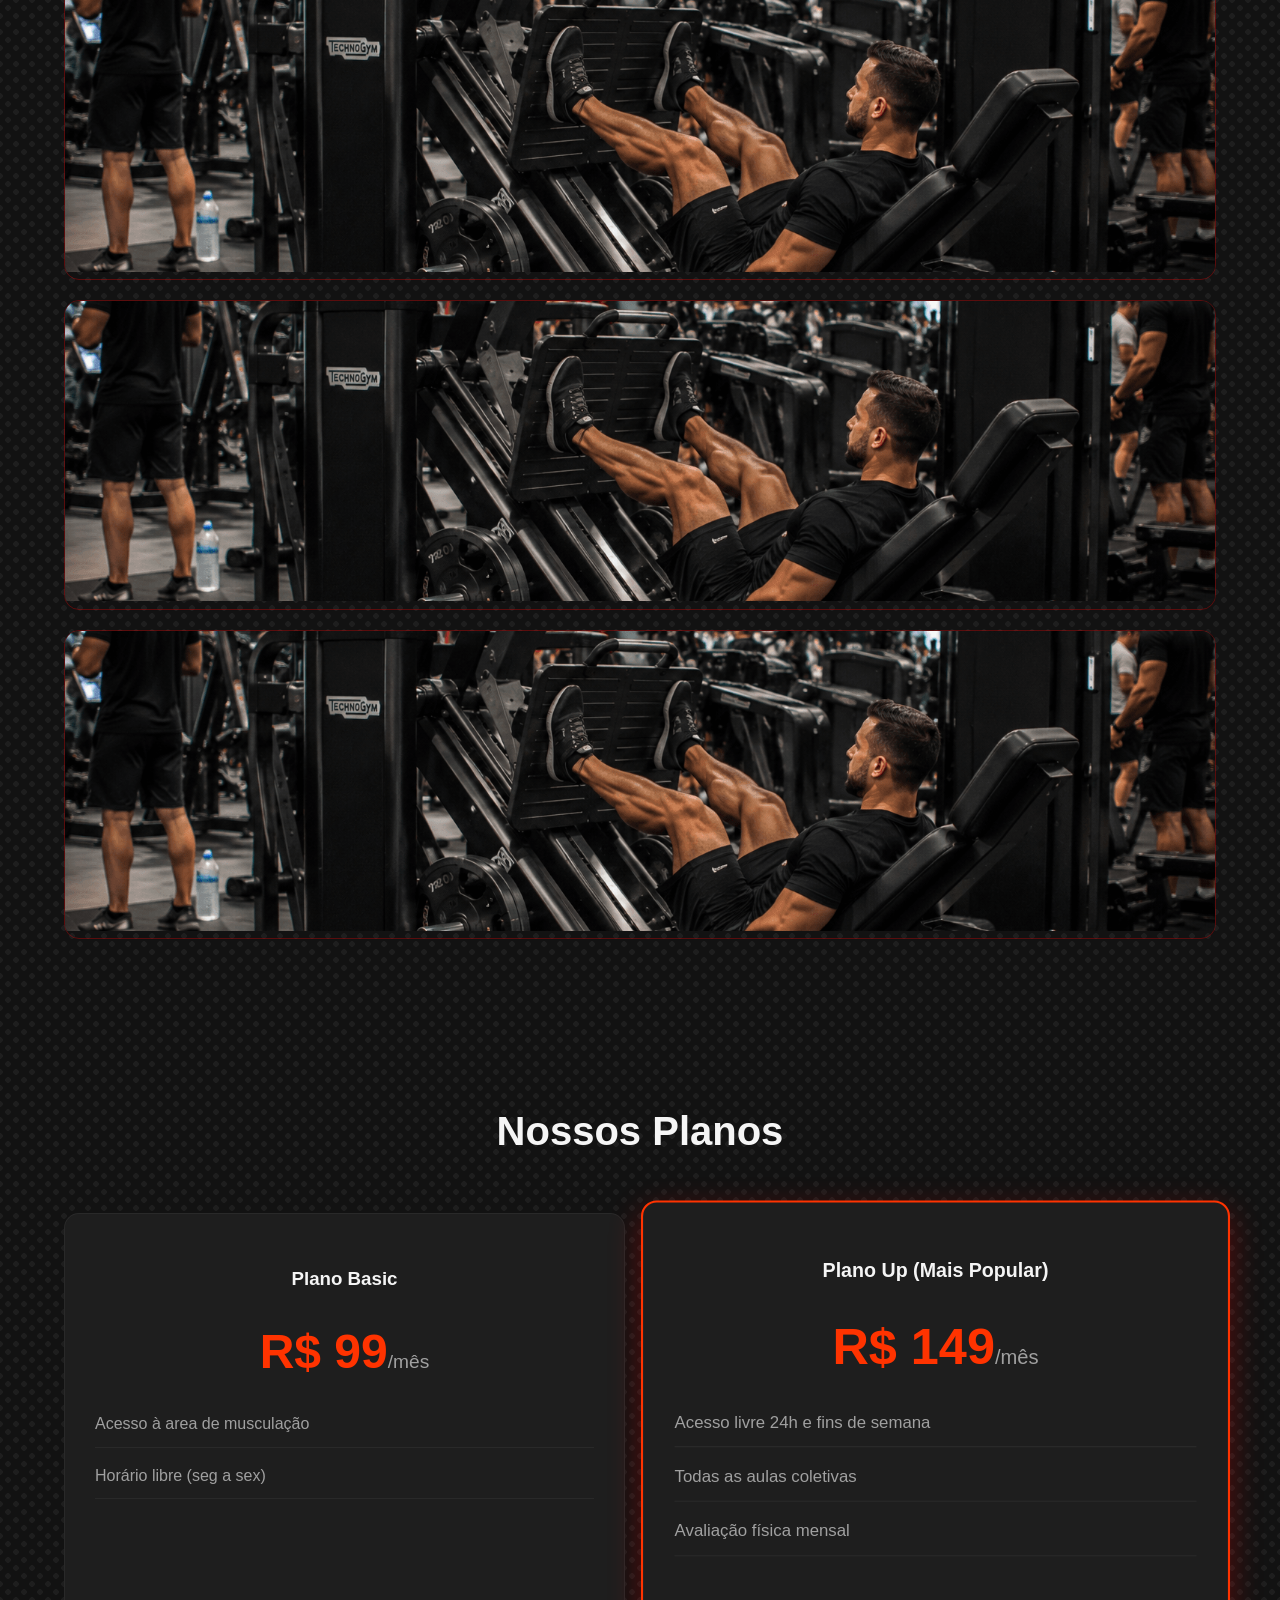
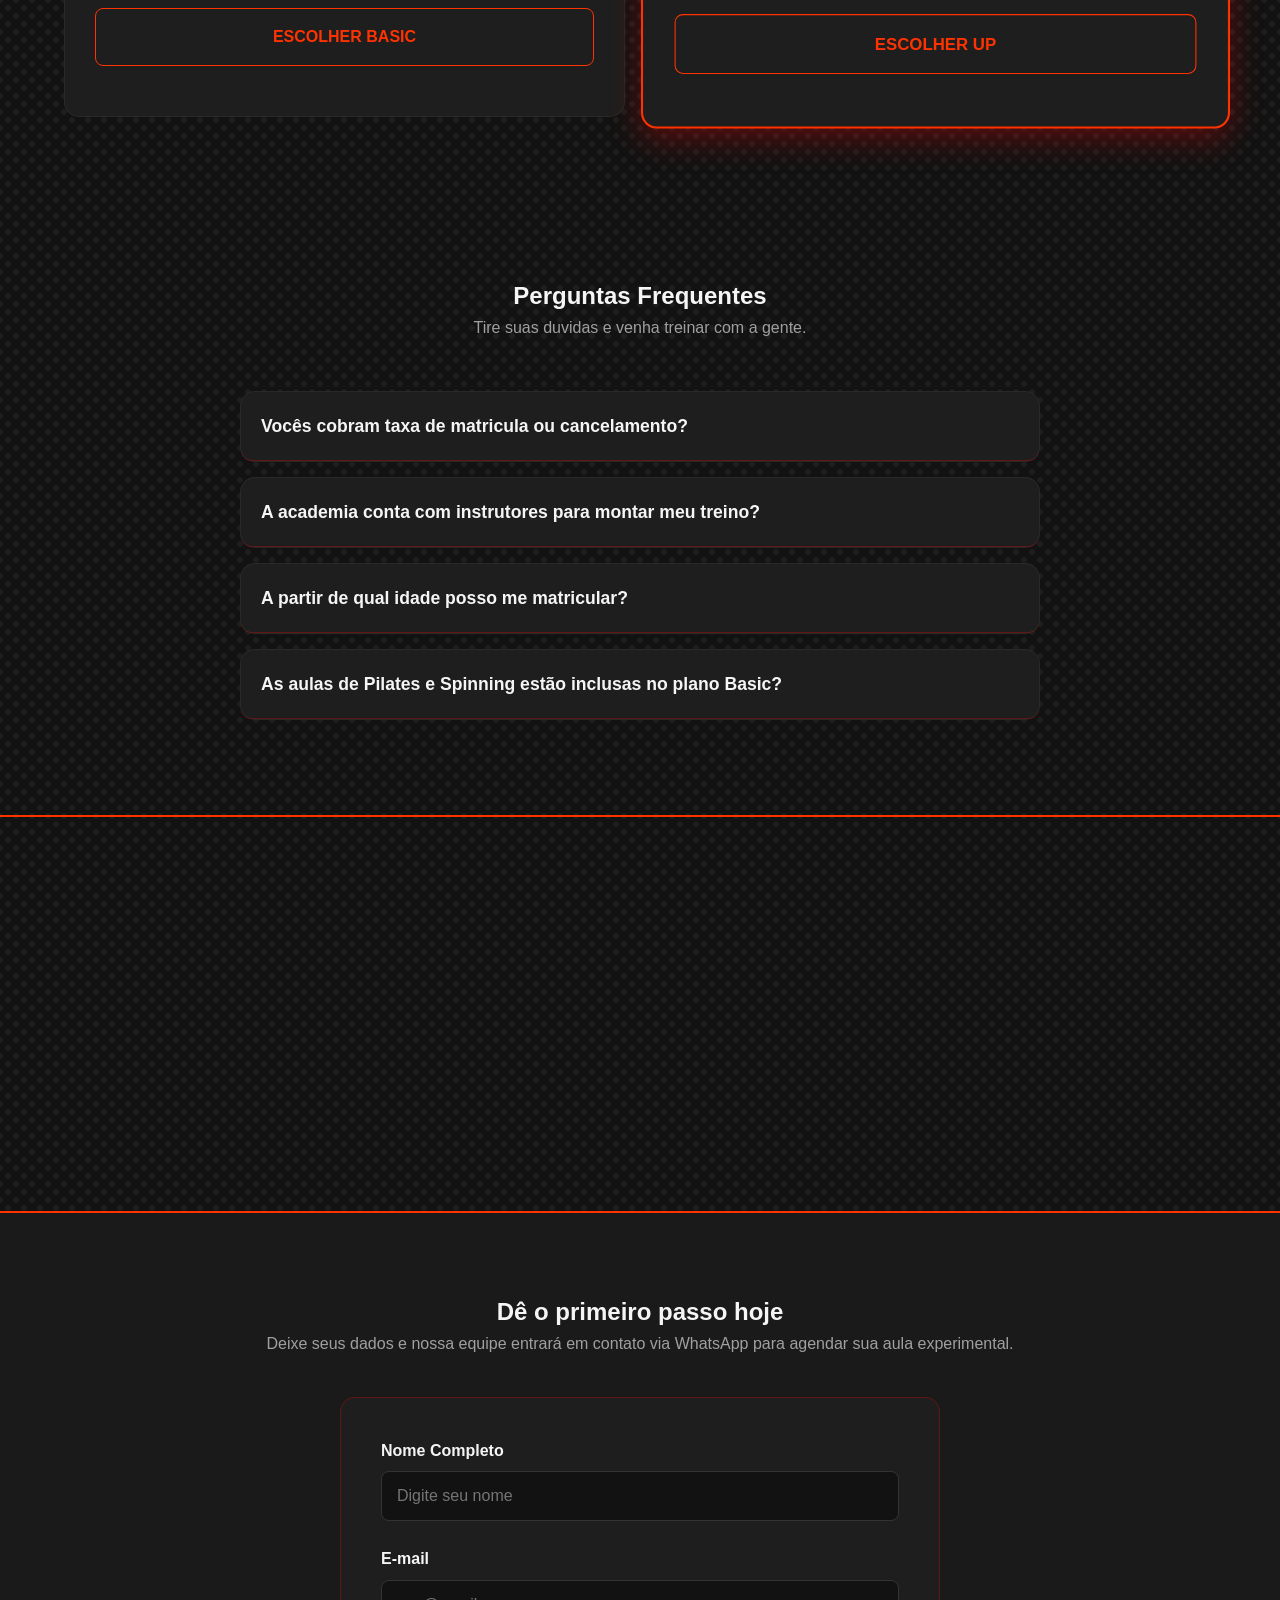
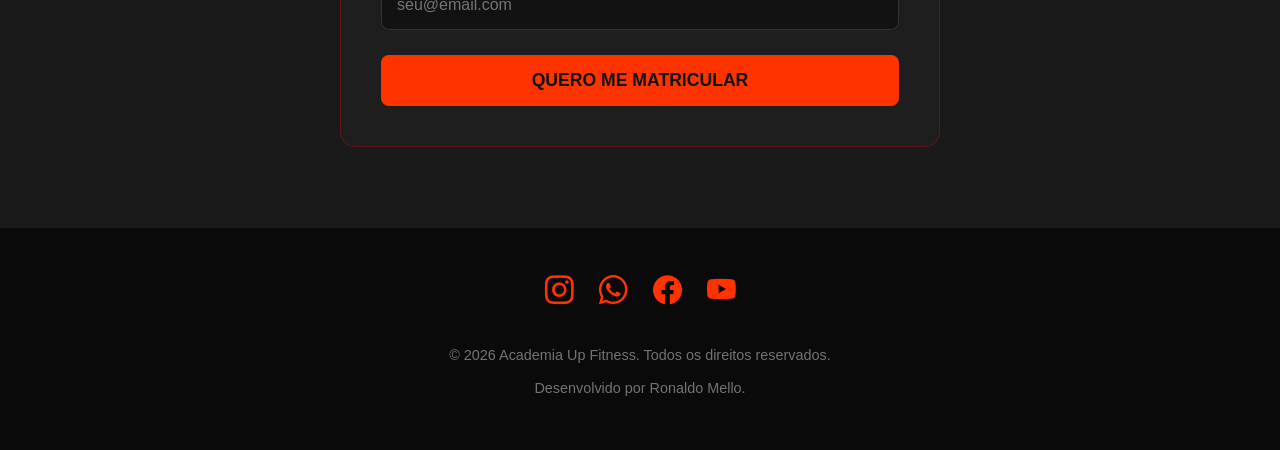
==== commit 0221c5e2: "Defesa contra Clickjacking: Impede clonagem em iframes Bloqueio de Invasões (CSP via HTML)" ====
--- a/index.html
+++ b/index.html
@@ -5,6 +5,7 @@
     <meta charset="UTF-8">
     <meta name="viewport" content="width=device-width, initial-scale=1.0">
     <title>Academia Upfitness | Transforme seu corpo e sua mente</title>
+    <meta http-equiv="Content-Security-Policy" content="default-src 'self'; font-src 'self' https://fonts.gstatic.com https://cdn.jsdelivr.net; style-src 'self' 'unsafe-inline' https://fonts.googleapis.com https://cdn.jsdelivr.net; img-src 'self' data:;">
     <meta name="description"
         content="Junte-se à Academia Topfitnes. Equipamentos modernos, aulas em grupo e personal trainers focados no seu resultado. Agende uma aula experimental!">
     <link rel="stylesheet" href="style.css">
@@ -16,6 +17,10 @@
         href="https://fonts.googleapis.com/css2?family=Chakra+Petch:ital,wght@0,300;0,400;0,500;0,600;0,700;1,300;1,400;1,500;1,600;1,700&display=swap"
         rel="stylesheet">
     <link rel="stylesheet" href="https://cdn.jsdelivr.net/npm/bootstrap-icons@1.11.3/font/bootstrap-icons.min.css">
+    <link rel="icon" type="image/png" href="./img/icon-192.png">
+    <link rel="apple-touch-icon" href="./img/icon-192.png">
+    <link rel="manifest" href="manifest.json">
+    <meta name="theme_color" content="#ff3300">
 </head>
 
 <body>
@@ -207,7 +212,7 @@
                 <i class="bi bi-facebook"></i>
             </a>
             <a href="https://youtube.com.br/" target="_blank" rel="noopener noreferrer">
-               <i class="bi bi-youtube"></i>
+                <i class="bi bi-youtube"></i>
             </a>
         </div>
 
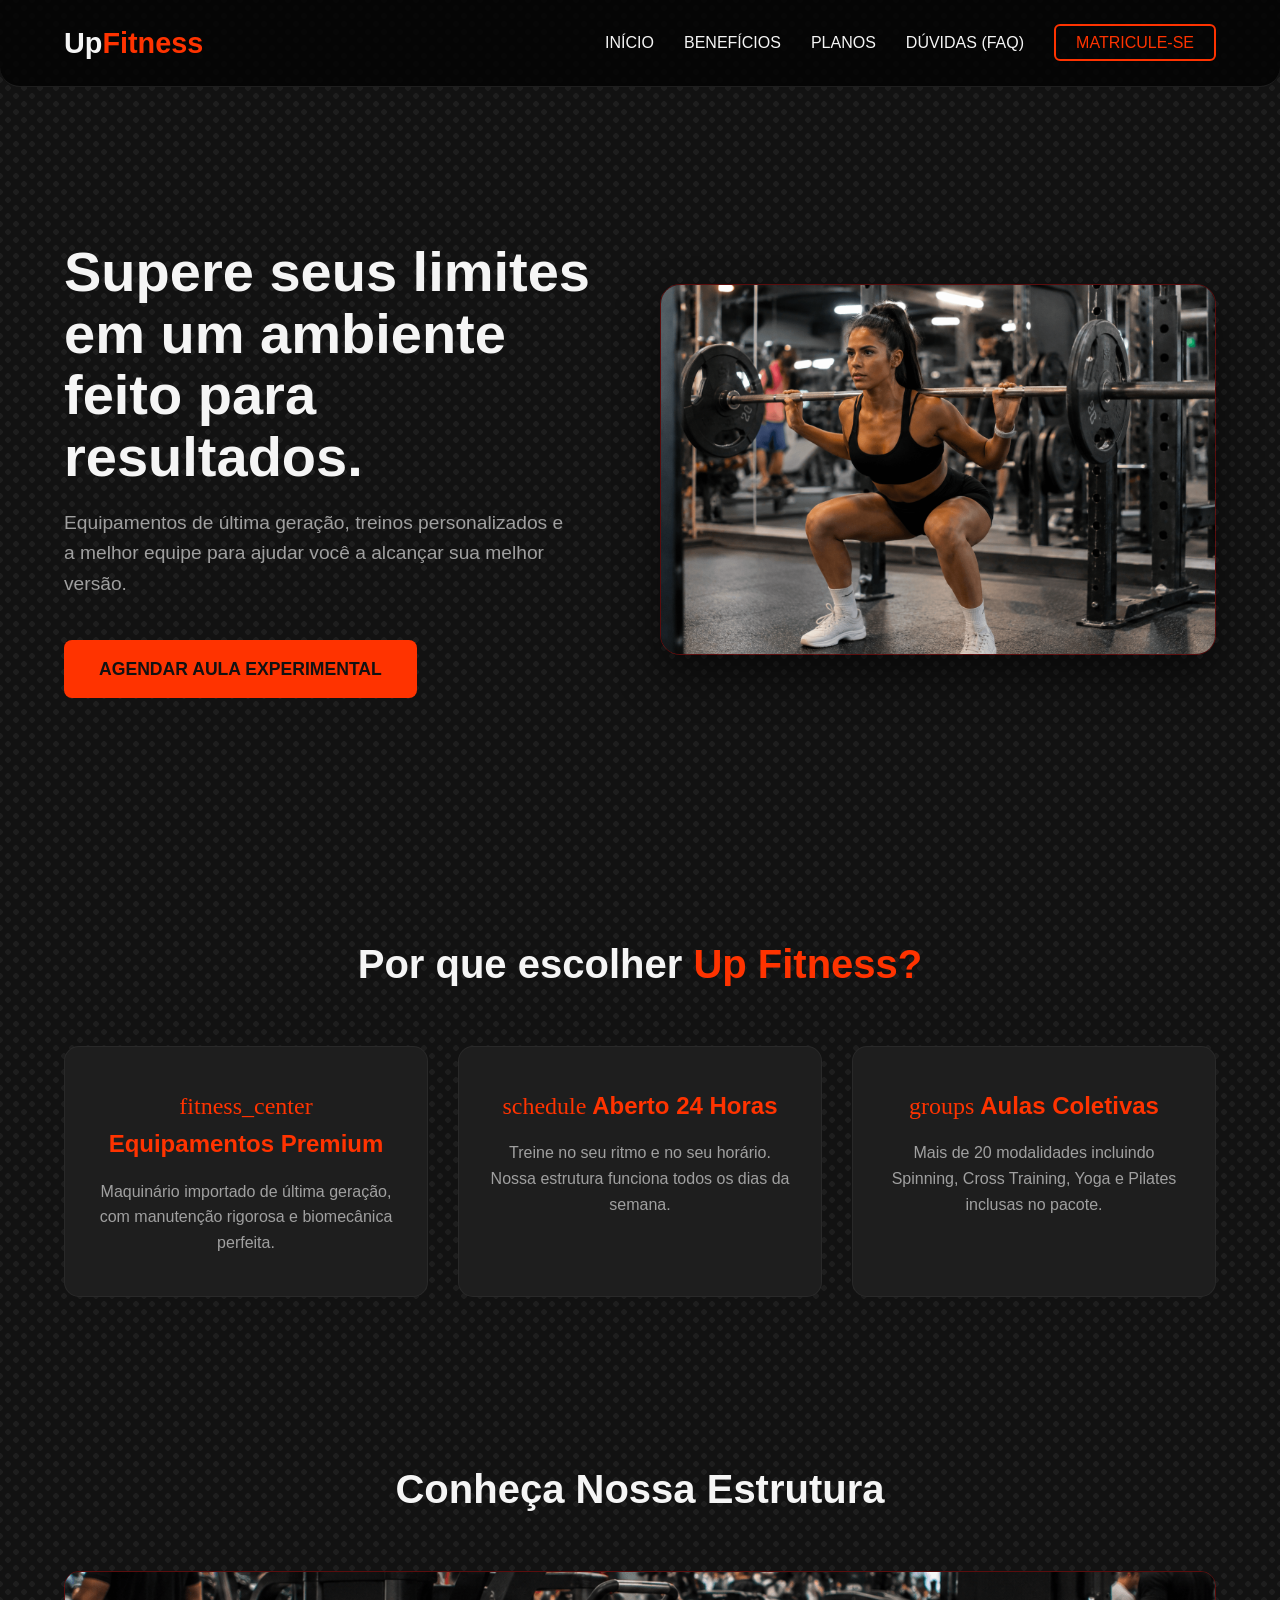
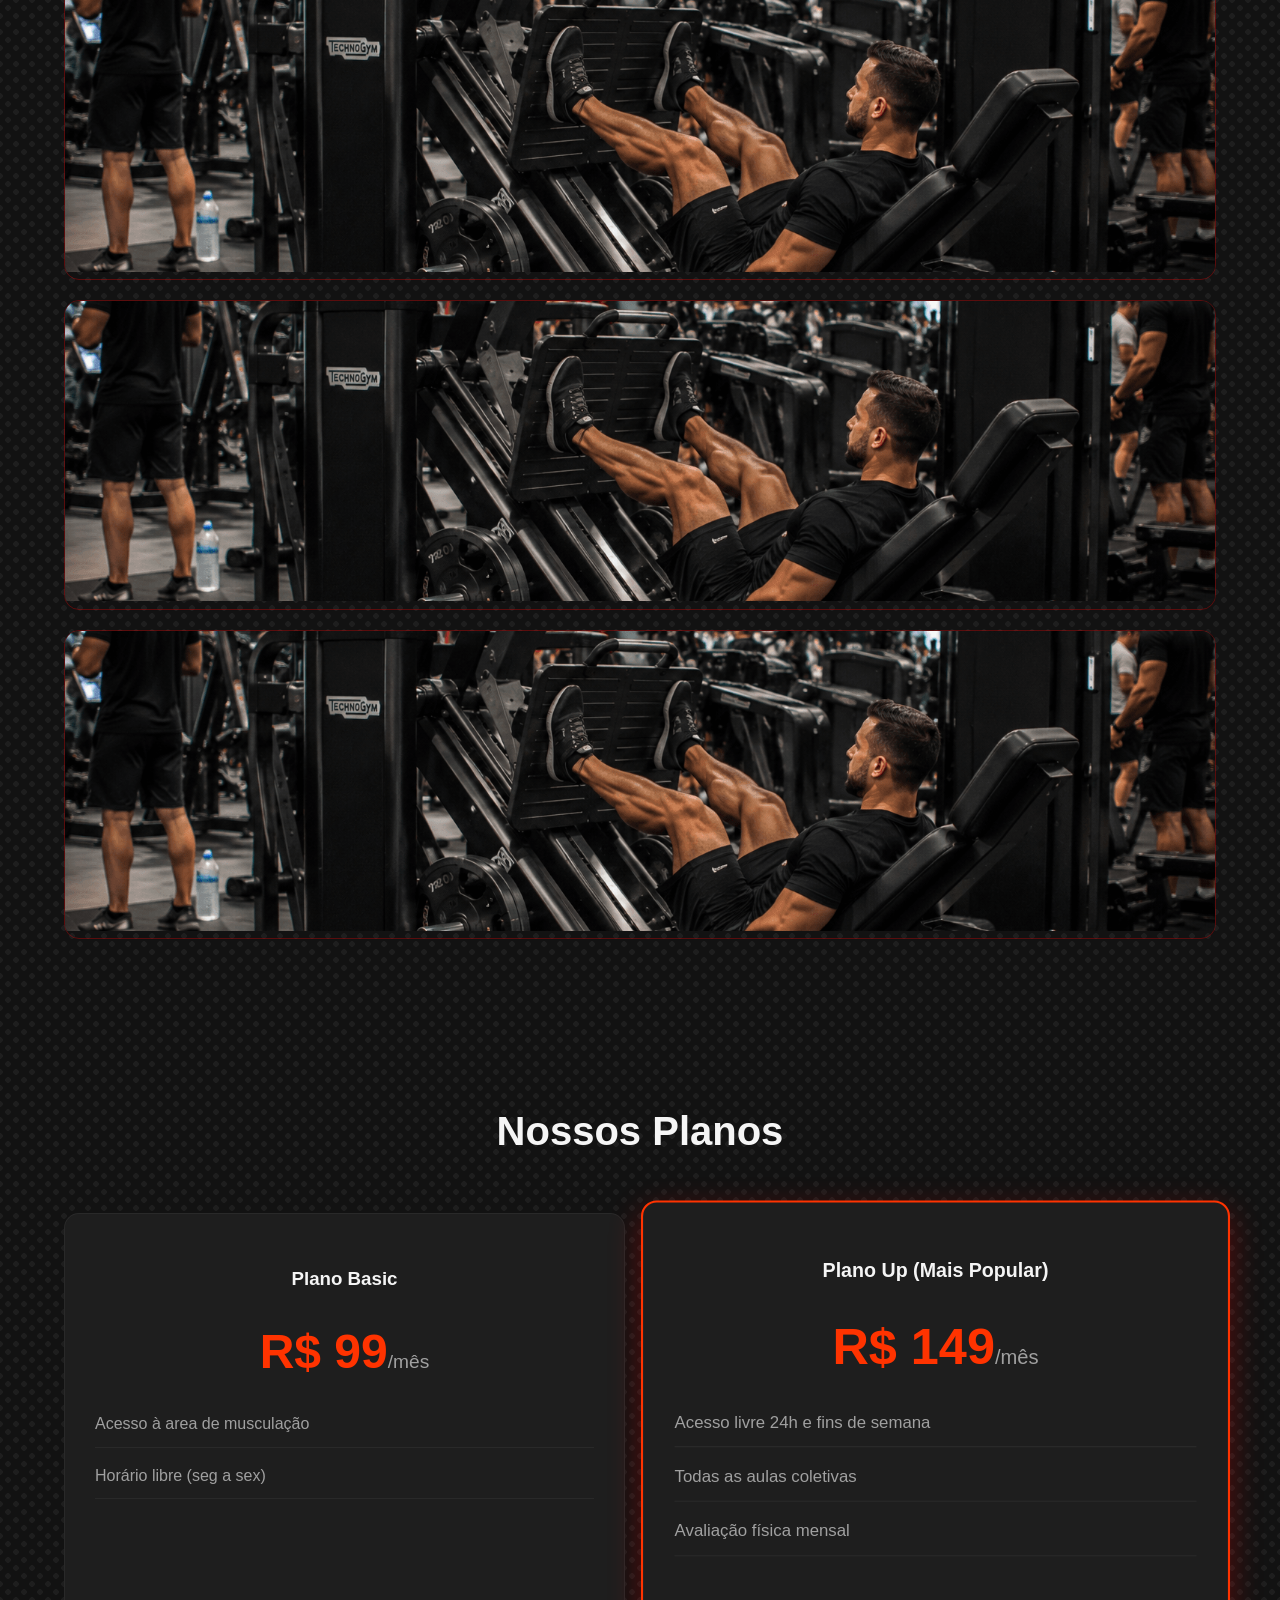
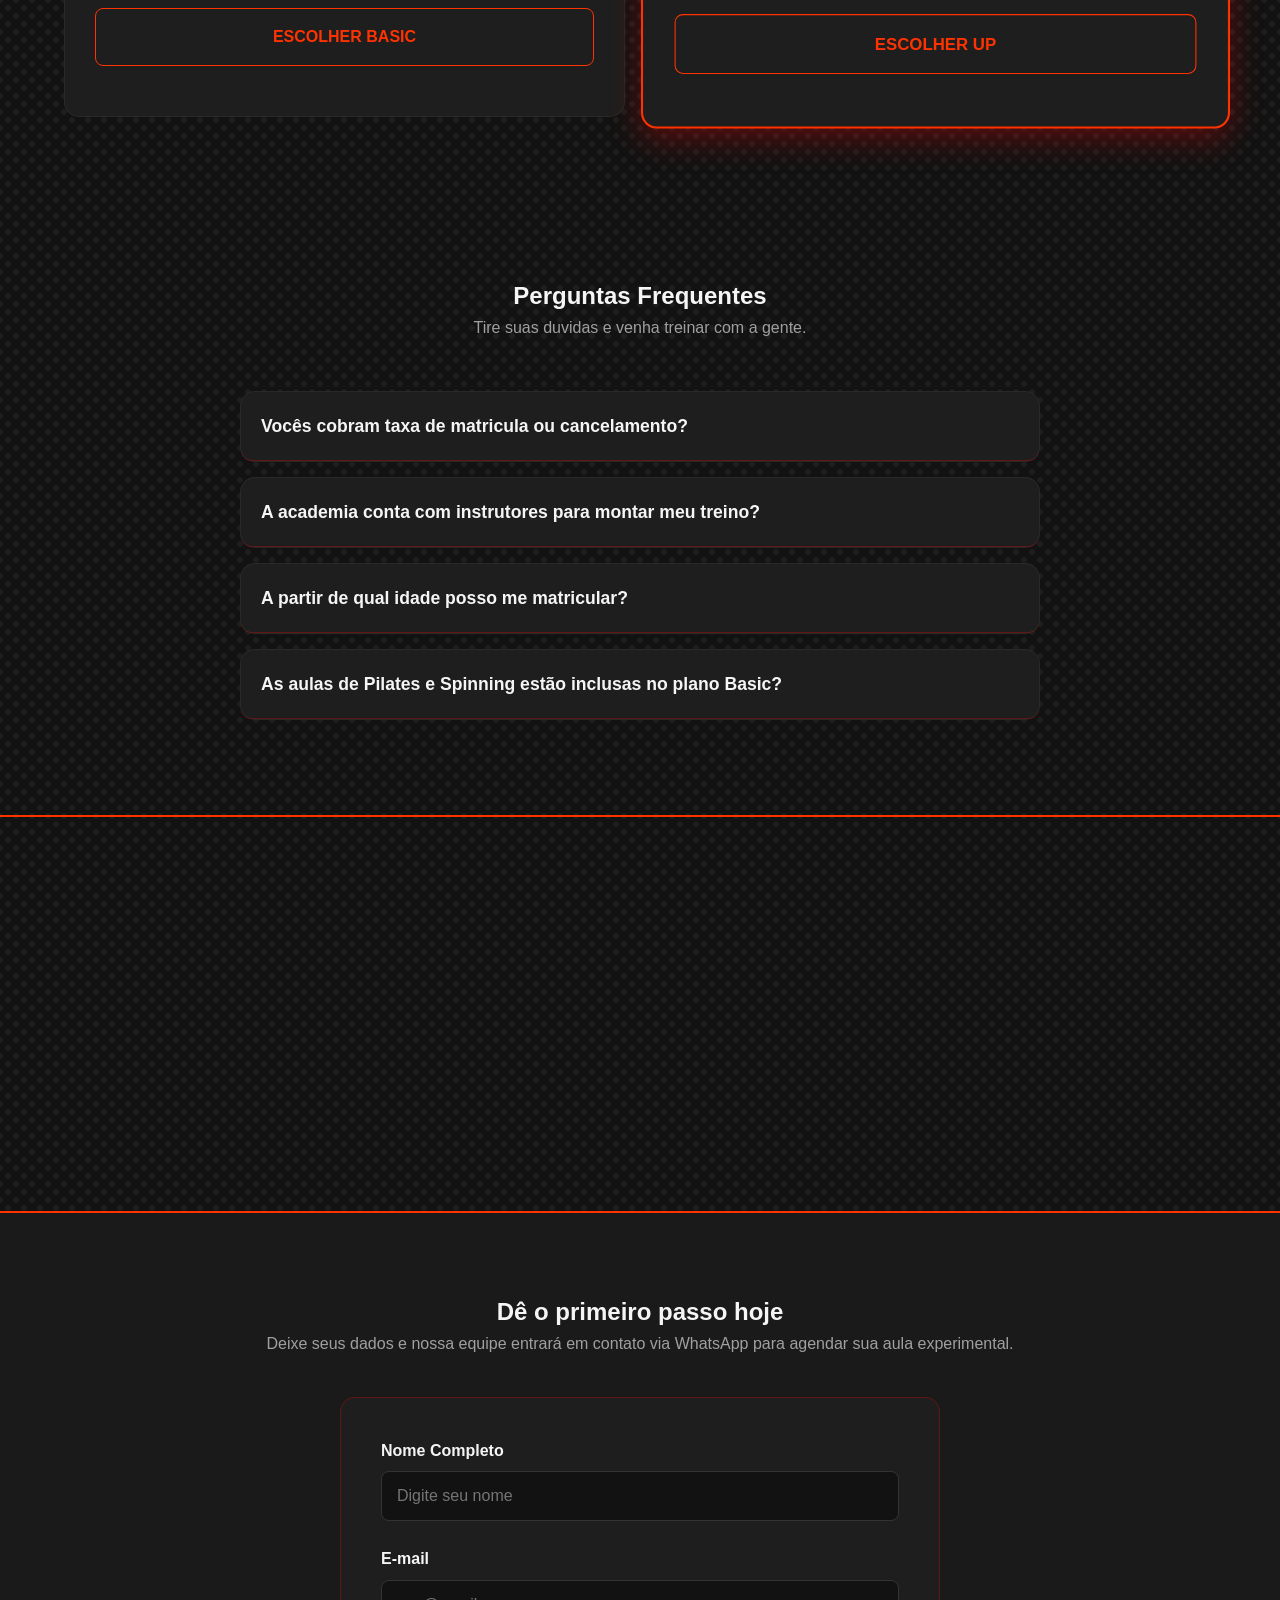
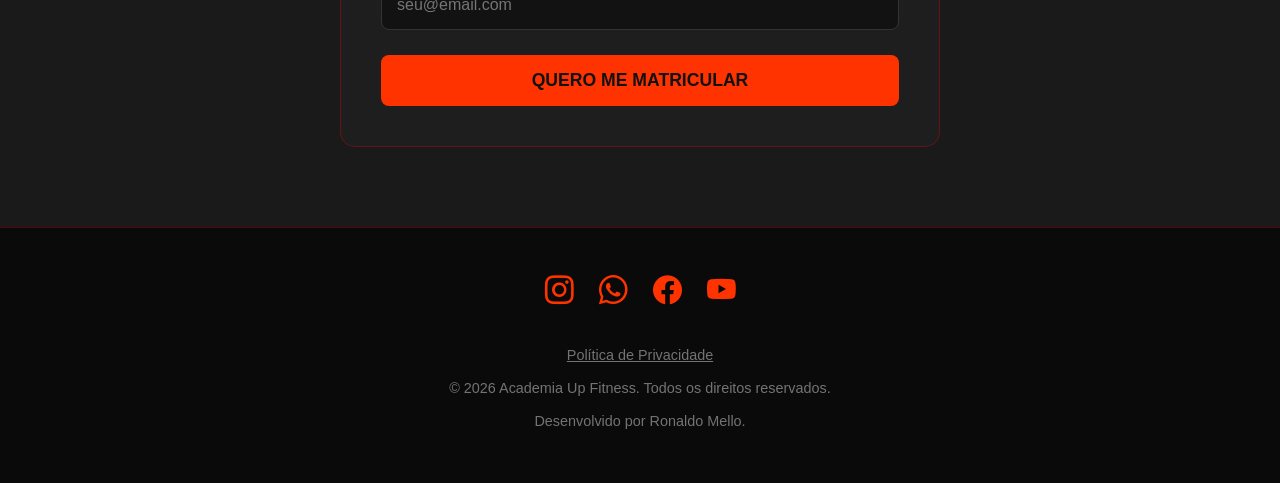
==== commit c6b4571e: "add politica de privacidade" ====
--- a/index.html
+++ b/index.html
@@ -215,7 +215,7 @@
                 <i class="bi bi-youtube"></i>
             </a>
         </div>
-
+        <p><a href="privacidade.html" target="_blank" style="color: var(--cor-texto-mutado); text-decoration: underline;">Política de Privacidade</a></p>
         <p>&copy; 2026 Academia Up Fitness. Todos os direitos reservados.</p>
         <p>Desenvolvido por <span>Ronaldo Mello</span>.</p>
     </footer>
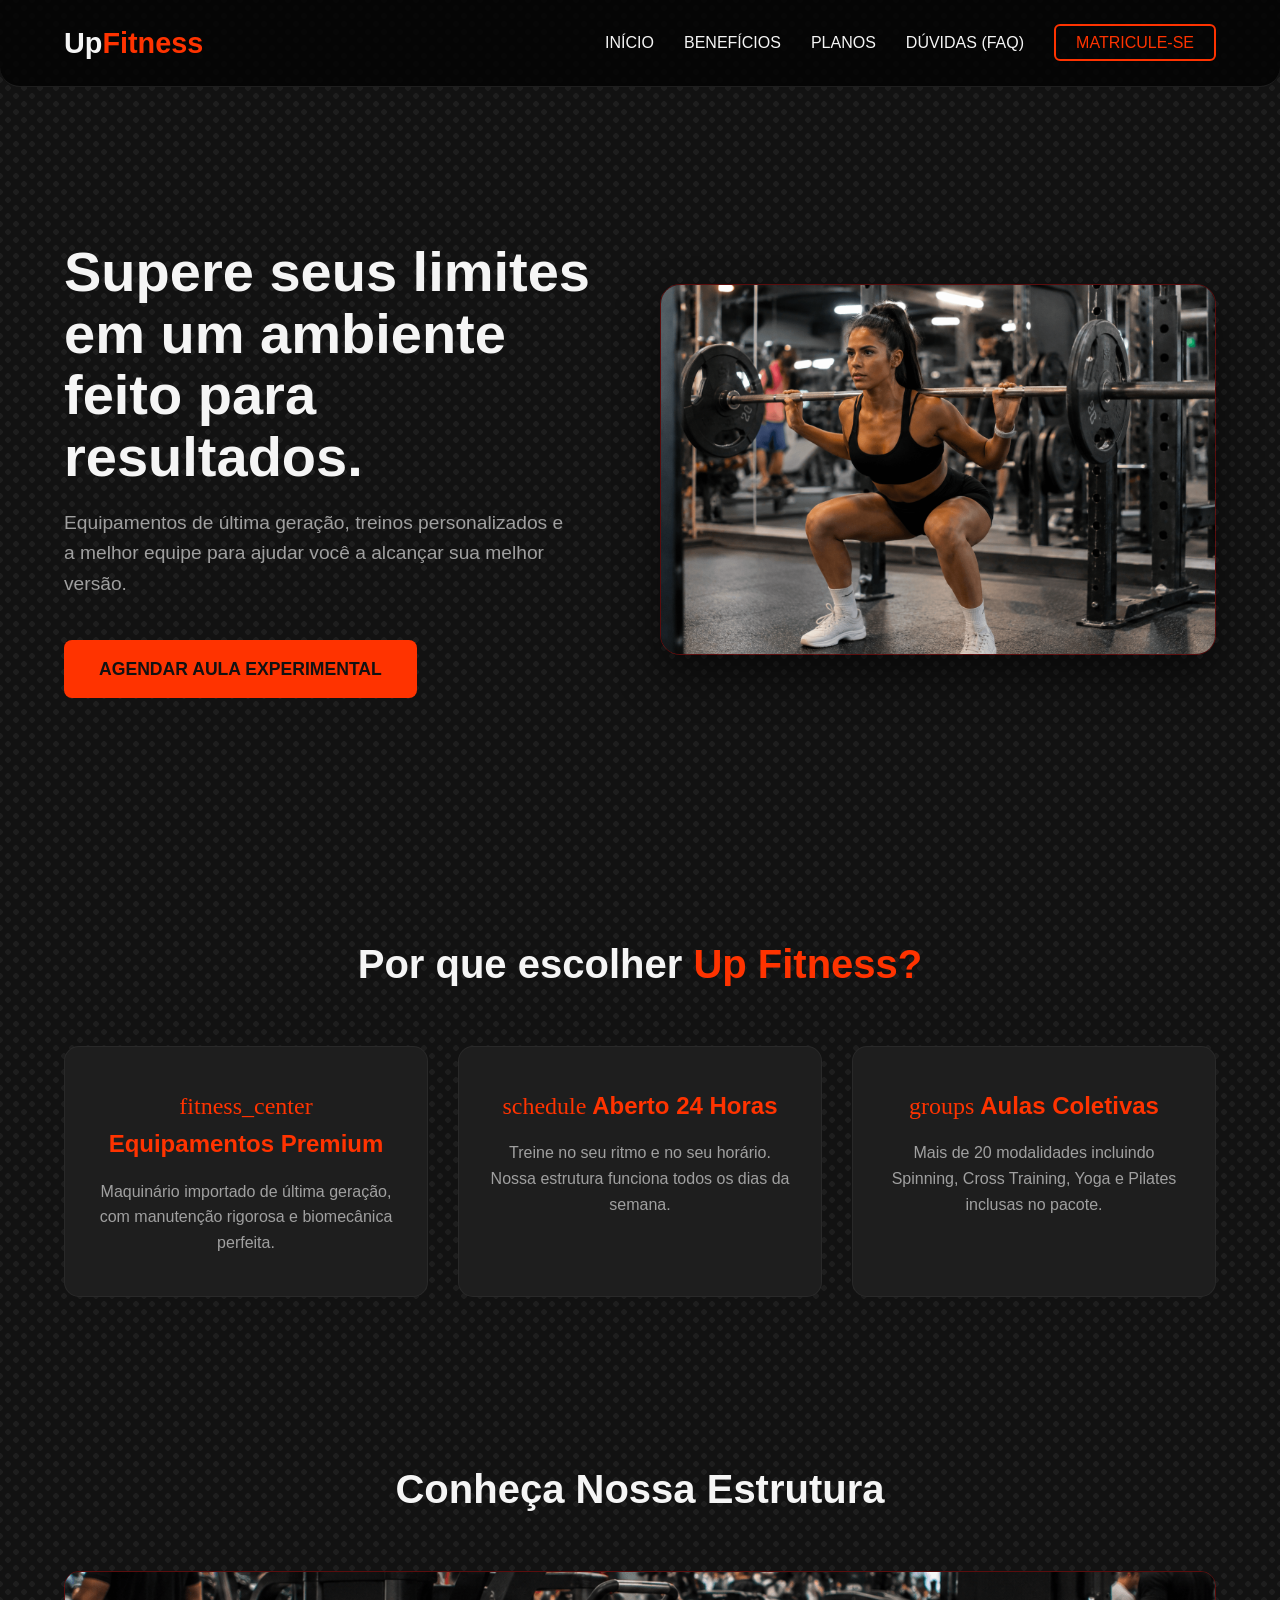
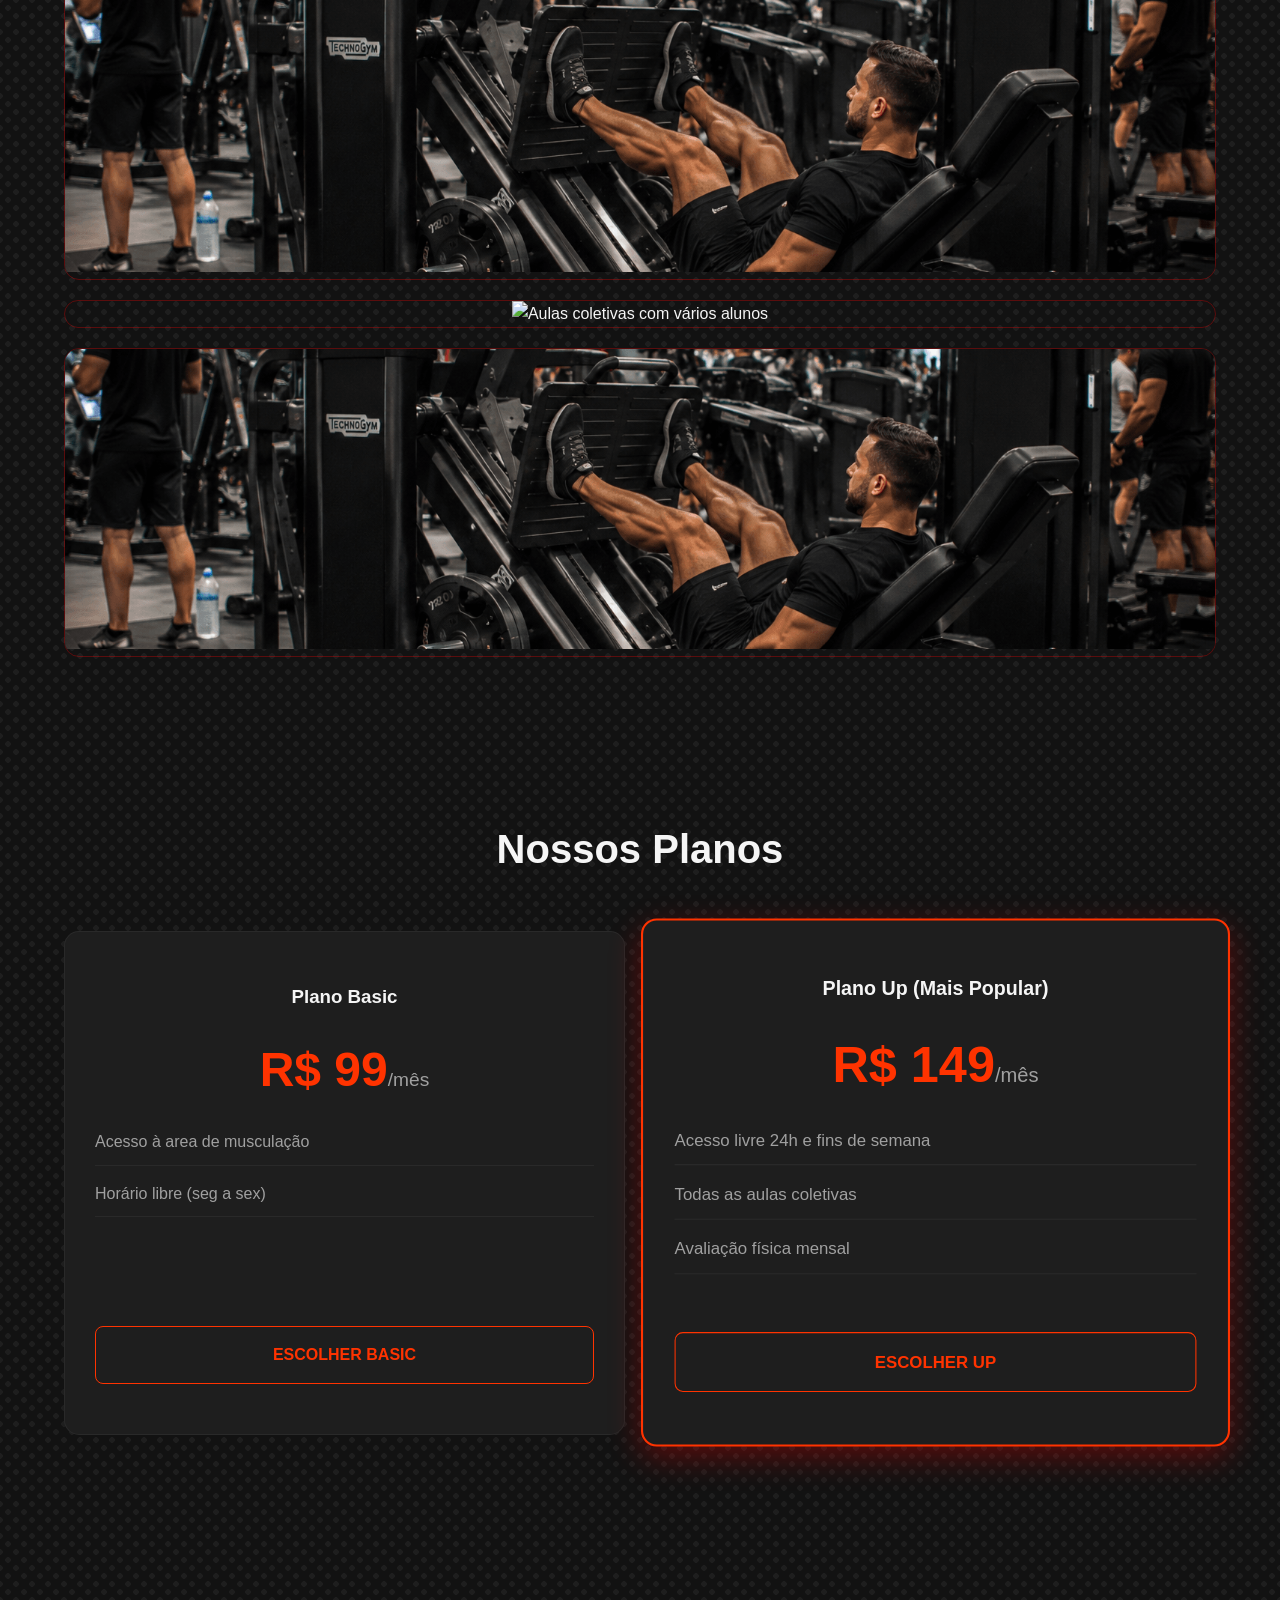
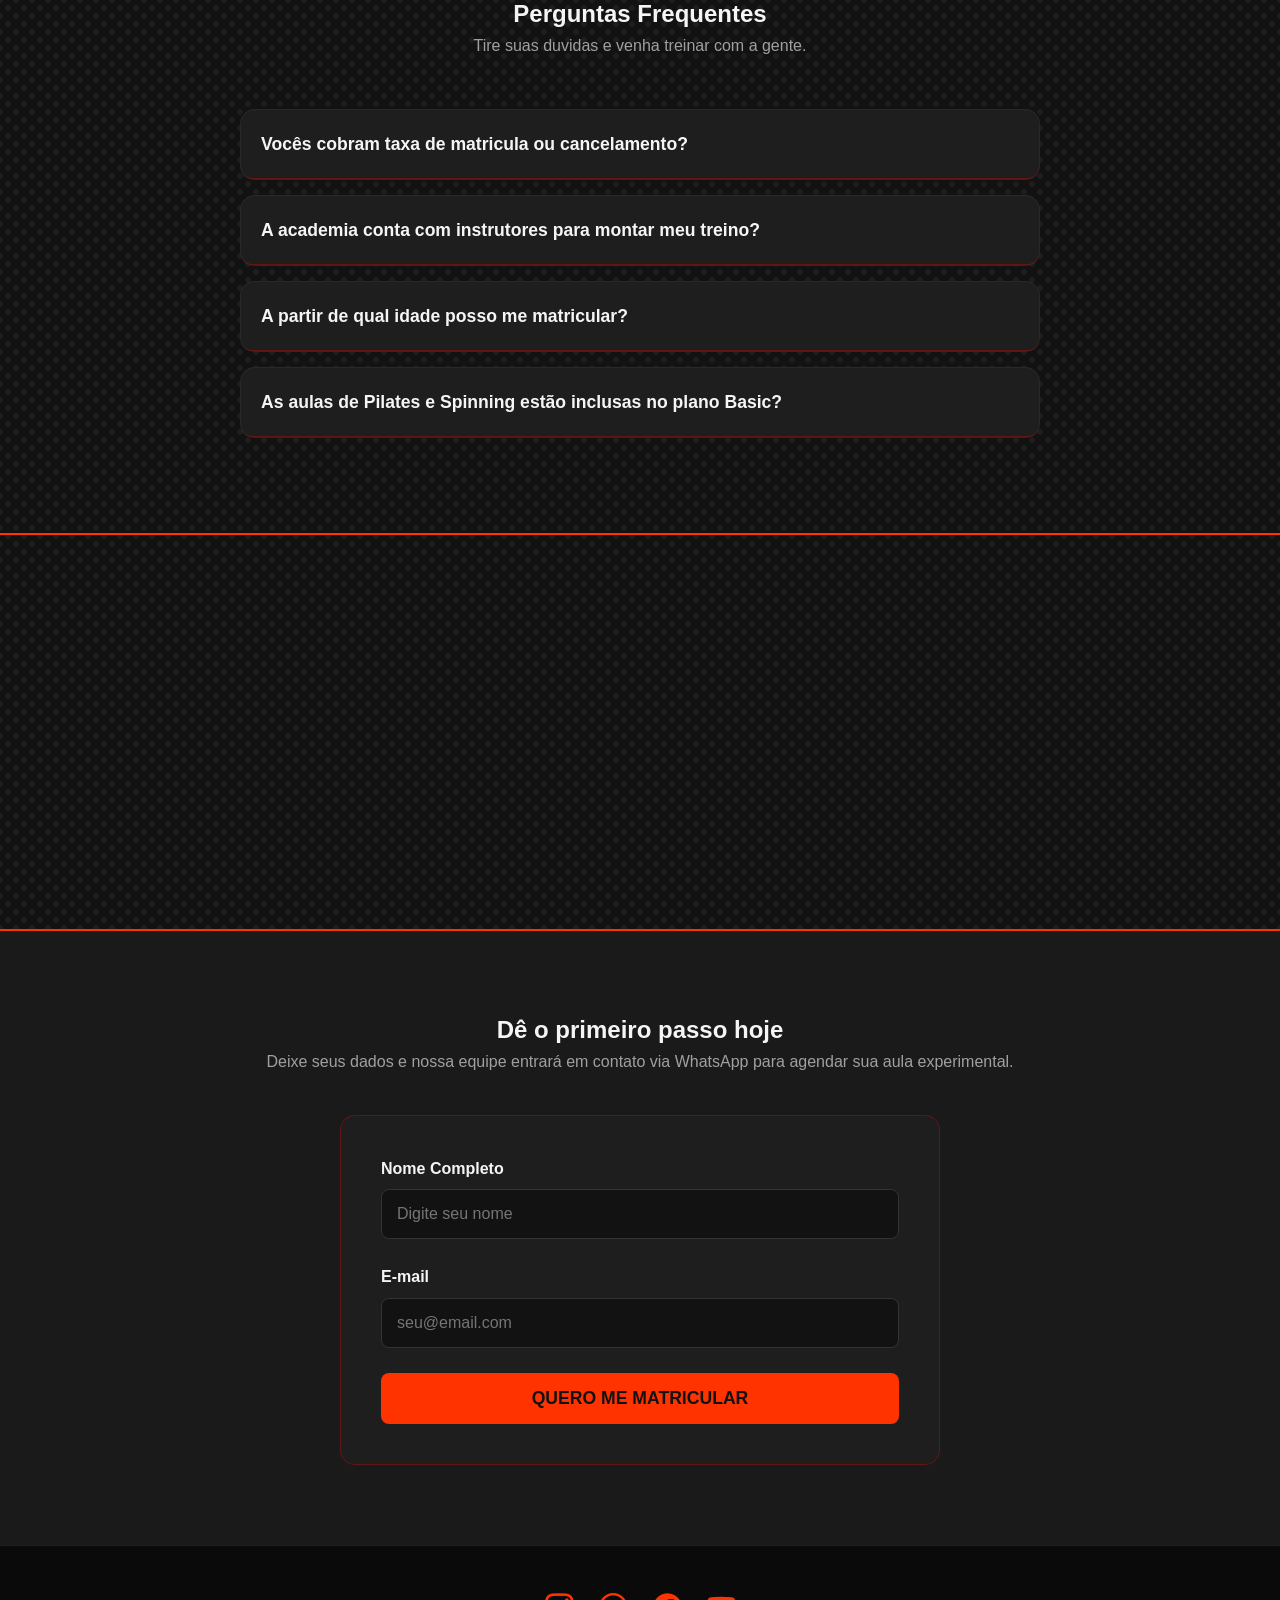
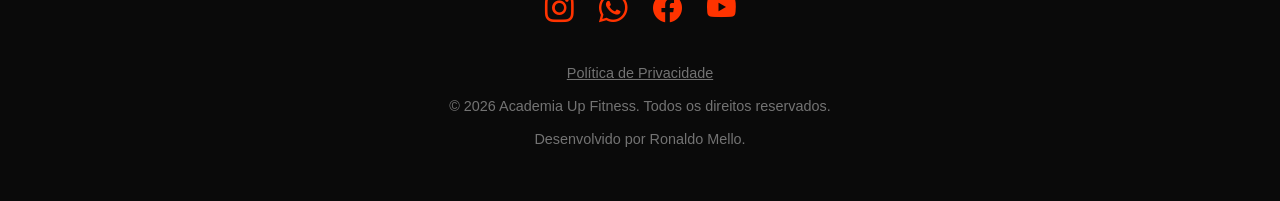
==== commit be8f6fc0: "Update image source and alt text for gallery item" ====
--- a/index.html
+++ b/index.html
@@ -95,7 +95,7 @@
                     <img src="./img/Equipamentos-Premium.png" alt="Área de musculação com pesos livres">
                 </figure>
                 <figure class="galeria-item">
-                    <img src="./img/Equipamentos-Premium.png" alt="Fileira de esteiras modernas">
+                    <img src="./img/imagem-da-academia-aulas-coletivas.png" alt="Aulas coletivas com vários alunos">
                 </figure>
                 <figure class="galeria-item">
                     <img src="./img/Equipamentos-Premium.png" alt="Sala ampla para aulas coletivas">
@@ -223,4 +223,4 @@
     <script src="script.js"></script>
 </body>
 
-</html>+</html>
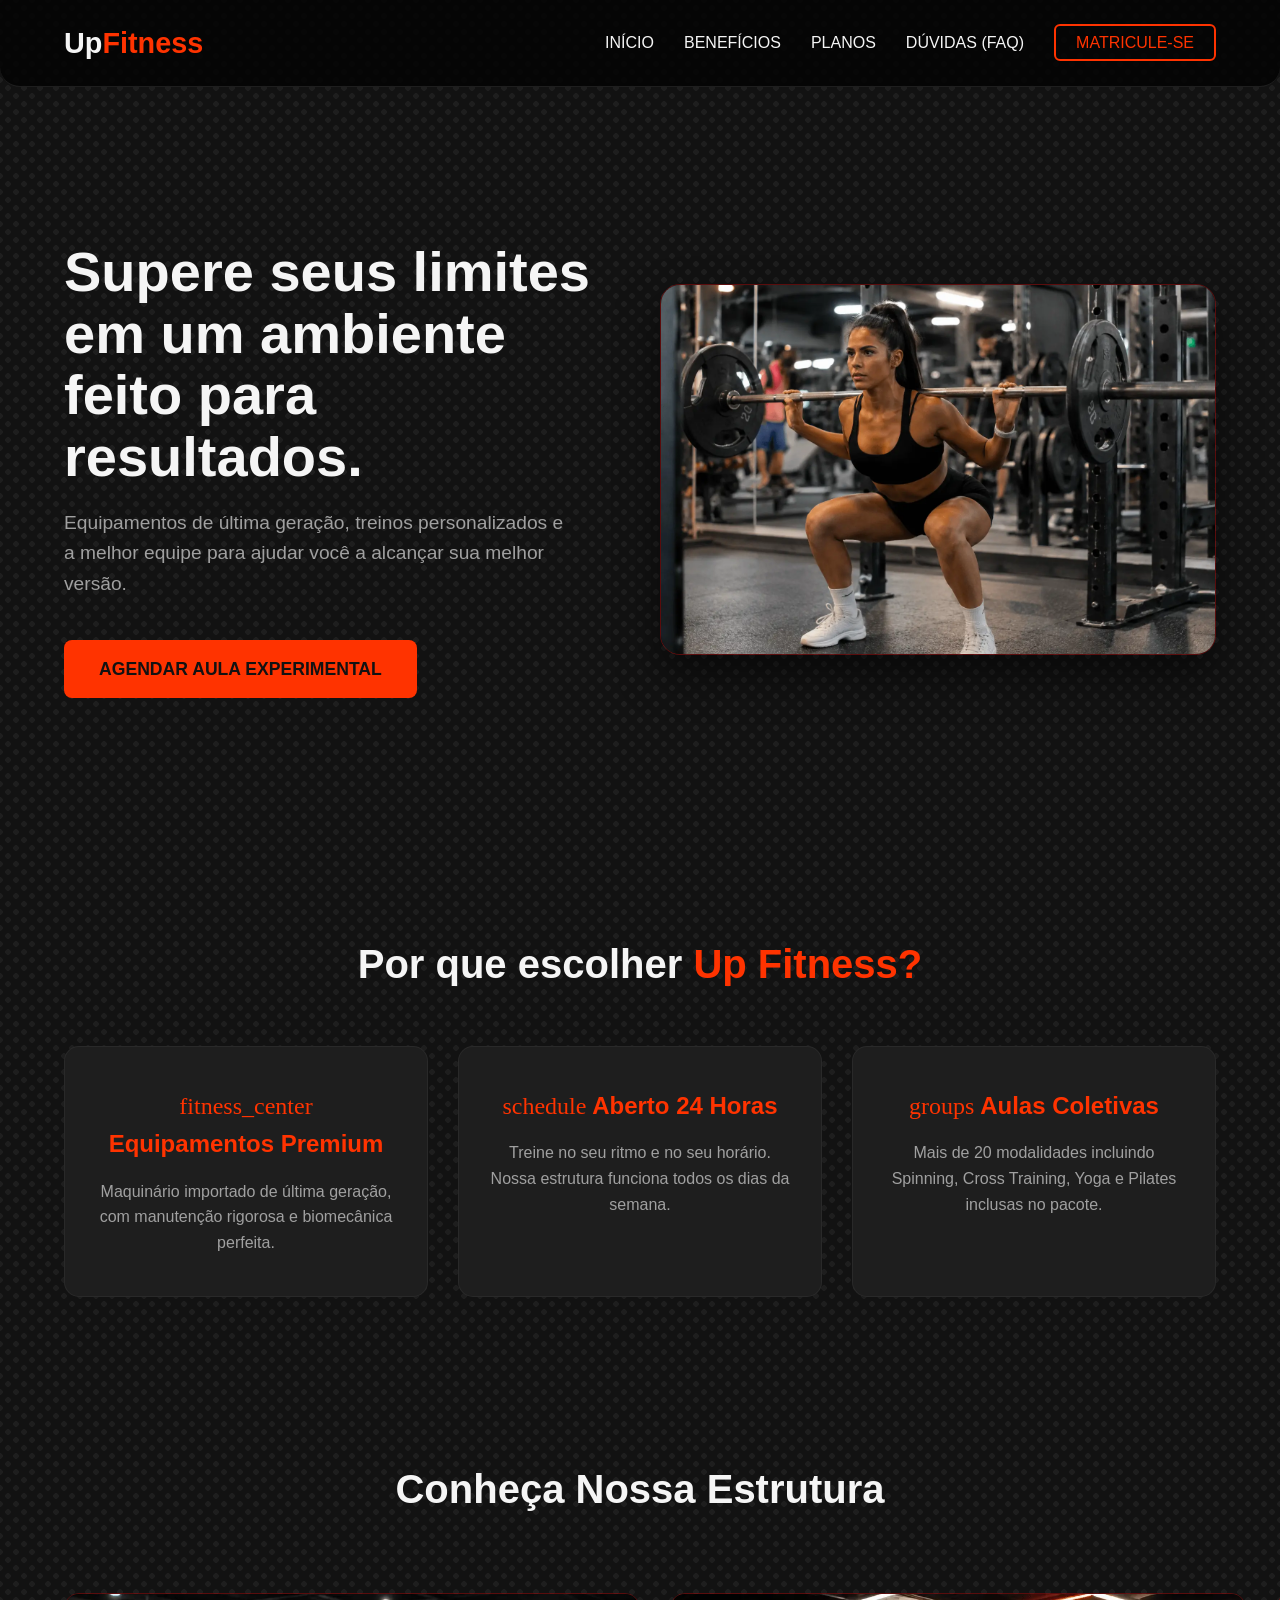
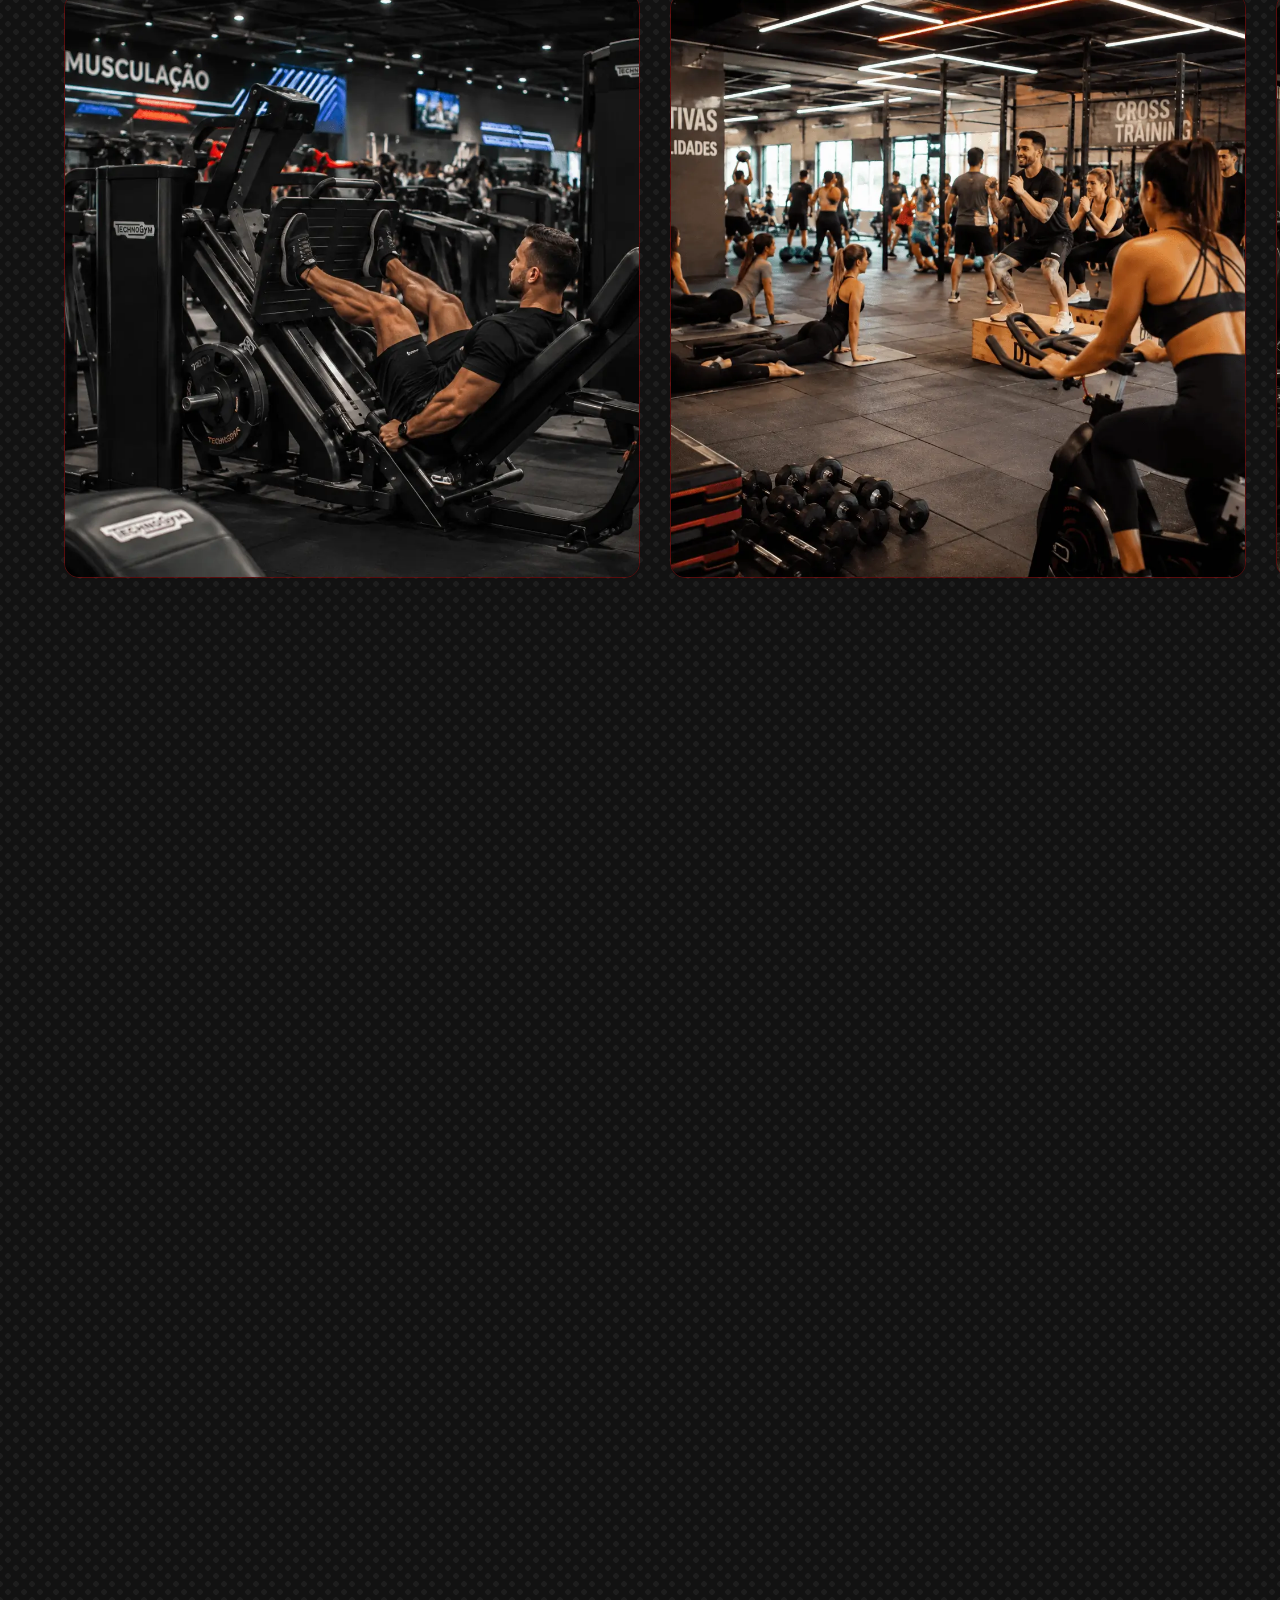
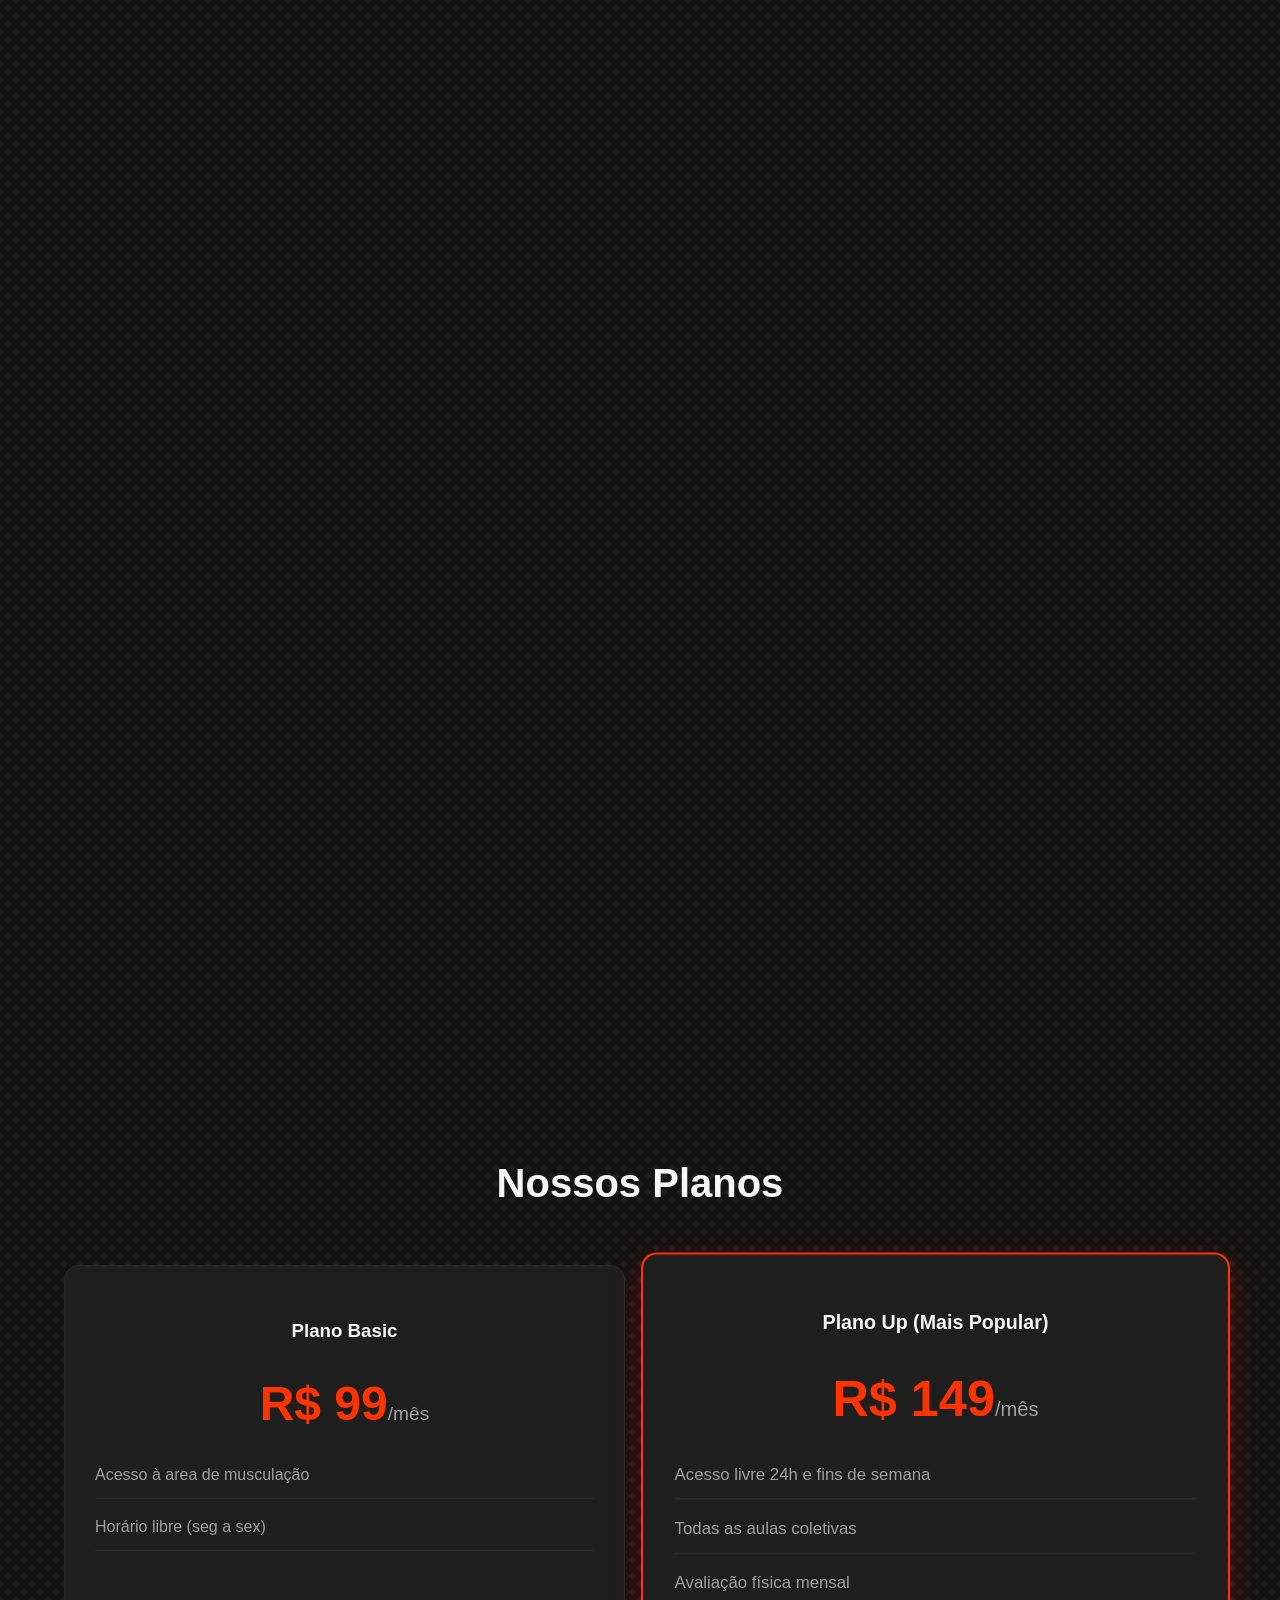
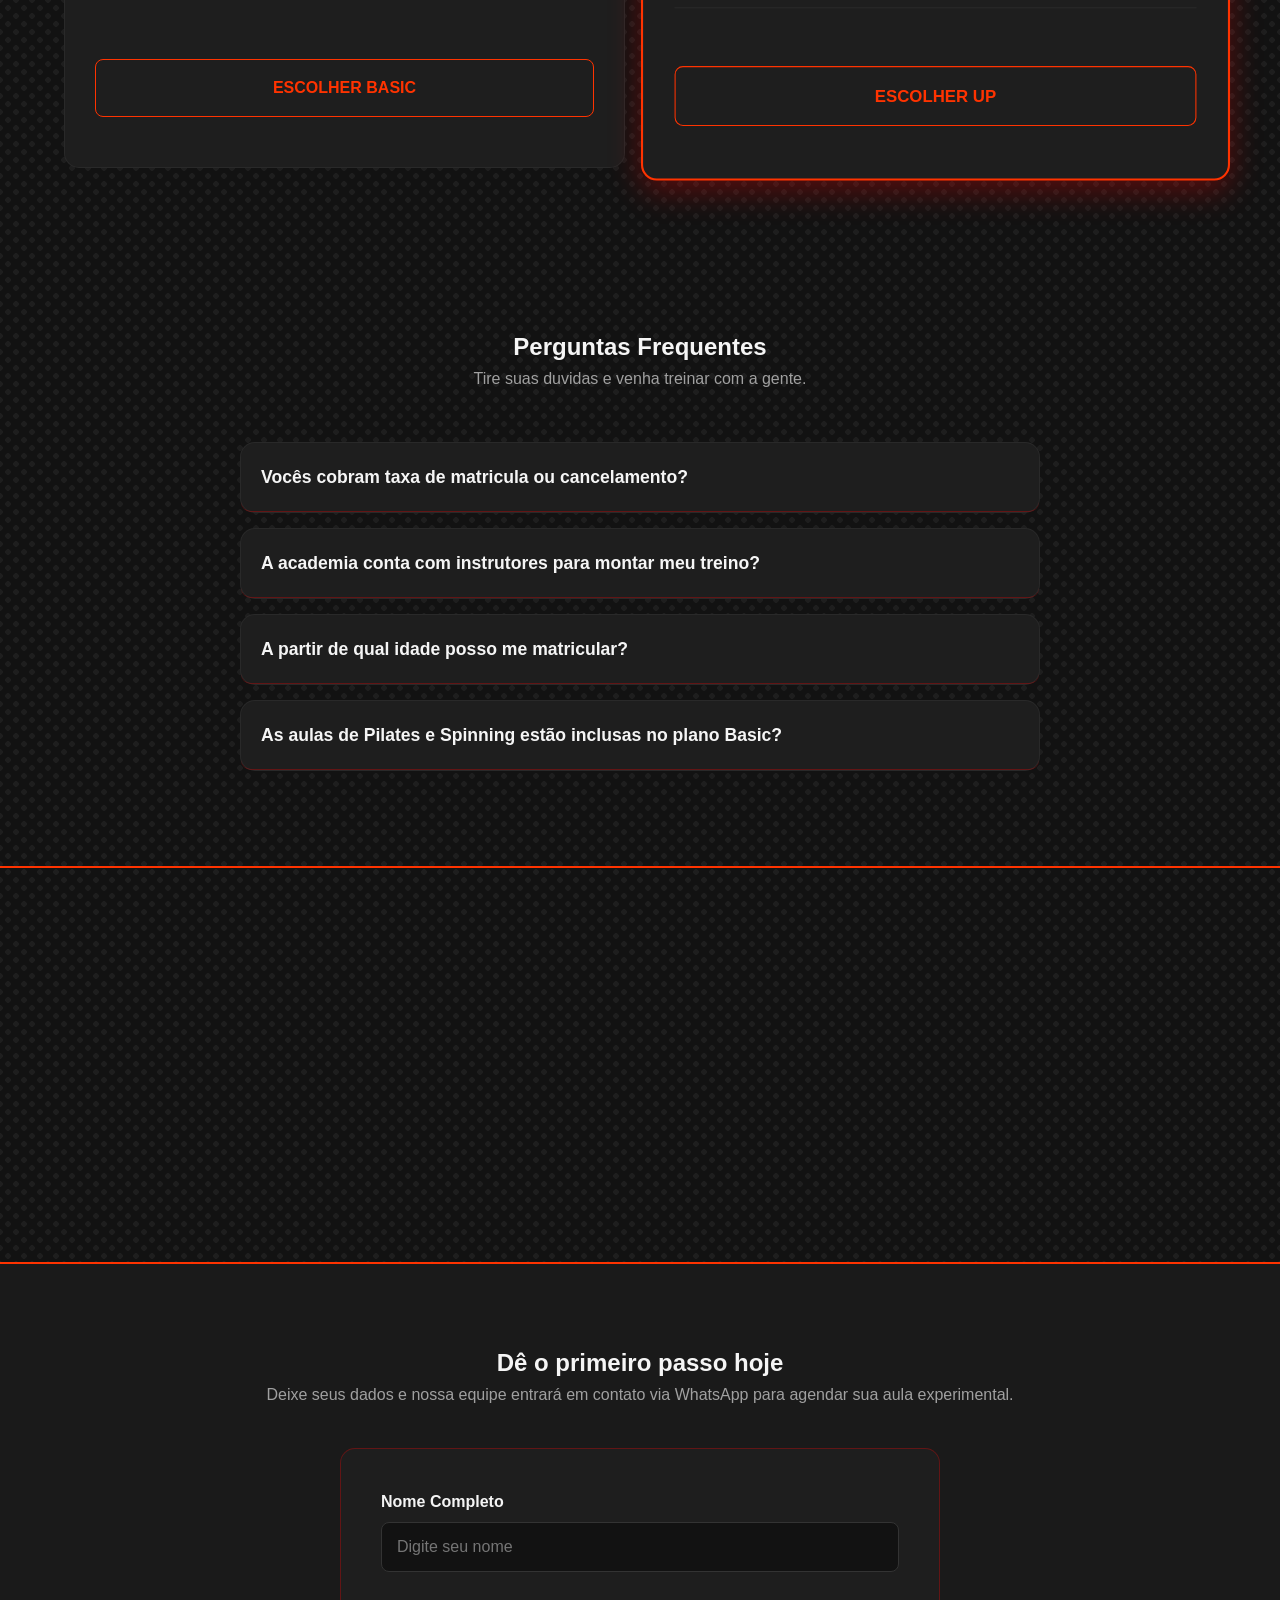
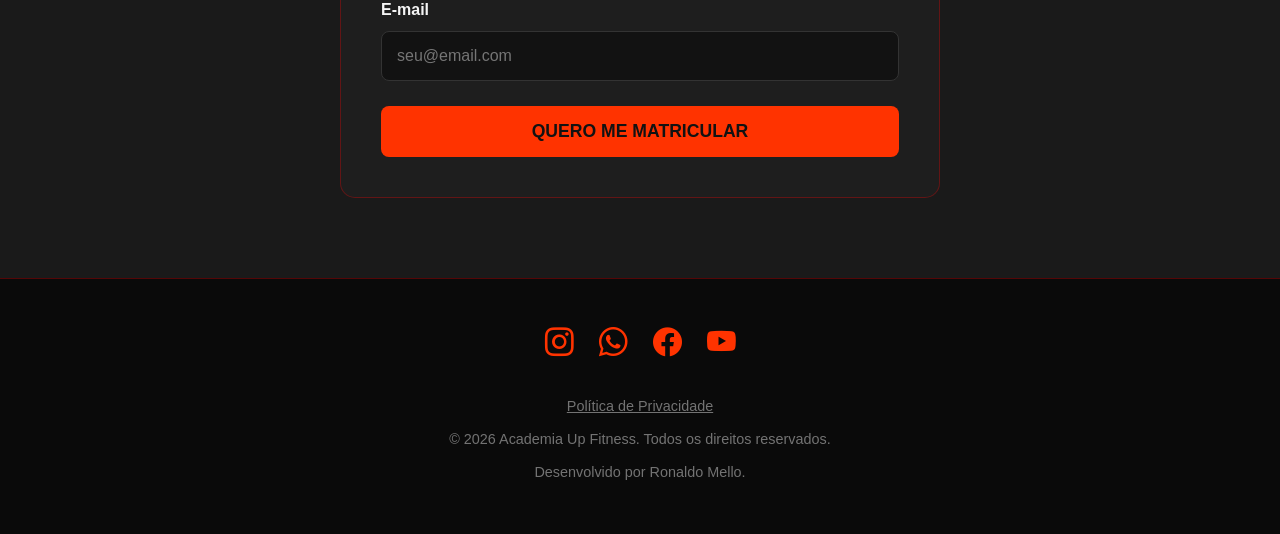
==== commit 80fa4aea: "alteração do efeito das img da galeria agora usa Sticky Horizontal Scroll e otimização das img" ====
--- a/index.html
+++ b/index.html
@@ -5,7 +5,7 @@
     <meta charset="UTF-8">
     <meta name="viewport" content="width=device-width, initial-scale=1.0">
     <title>Academia Upfitness | Transforme seu corpo e sua mente</title>
-    <meta http-equiv="Content-Security-Policy" content="default-src 'self'; font-src 'self' https://fonts.gstatic.com https://cdn.jsdelivr.net; style-src 'self' 'unsafe-inline' https://fonts.googleapis.com https://cdn.jsdelivr.net; img-src 'self' data:;">
+    <meta http-equiv="Content-Security-Policy" content="default-src 'self'; script-src 'self' 'unsafe-inline'; font-src 'self' https://fonts.gstatic.com https://cdn.jsdelivr.net; style-src 'self' 'unsafe-inline' https://fonts.googleapis.com https://cdn.jsdelivr.net; img-src 'self' data:;">
     <meta name="description"
         content="Junte-se à Academia Topfitnes. Equipamentos modernos, aulas em grupo e personal trainers focados no seu resultado. Agende uma aula experimental!">
     <link rel="stylesheet" href="style.css">
@@ -58,7 +58,7 @@
             </div>
 
             <div class="hero-img">
-                <img src="./img/imagem-academia-mulher-fazendo-exercicios.png"
+                <img src="./img/imagem-academia-mulher-fazendo-exercicios.webp"
                     alt="Mulher fazendo agachamento com peso em uma academia moderna e iluminada">
             </div>
 
@@ -89,19 +89,25 @@
 
         <section id="estrutura" class="section-estrutura">
             <h2>Conheça Nossa Estrutura</h2>
-
-            <div class="galeria-grid">
-                <figure class="galeria-item">
-                    <img src="./img/Equipamentos-Premium.png" alt="Área de musculação com pesos livres">
-                </figure>
-                <figure class="galeria-item">
-                    <img src="./img/imagem-da-academia-aulas-coletivas.png" alt="Aulas coletivas com vários alunos">
-                </figure>
-                <figure class="galeria-item">
-                    <img src="./img/Equipamentos-Premium.png" alt="Sala ampla para aulas coletivas">
-                </figure>
-            </div>
-
+            <div id="carrossel-wrapper" class="carrossel-wrapper">
+                <div class="carrossel-camera">
+                    <div id="carrossel-fita" class="carrossel-fita">
+                        <figure class="galeria-item">
+                            <img src="./img/Equipamentos-Premium.webp" alt="Área de musculação com pesos livres">
+                        </figure>
+                        <figure class="galeria-item">
+                            <img src="./img/imagem-da-academia-aulas-coletivas.webp"
+                                alt="Aulas coletivas com vários alunos">
+                        </figure>
+                        <figure class="galeria-item">
+                            <img src="./img/imagem-da-academia-estruturas.webp" alt="Sala ampla com equipamentos">
+                        </figure>
+                        <figure class="galeria-item">
+                            <img src="./img/imagem-academia-homem-fazendo-exercicios.webp" alt="homem fazendo exercício no cross">
+                        </figure>
+                    </div>
+                </div>
+            </div>
         </section>
 
         <!-- seção planos-->
@@ -215,7 +221,8 @@
                 <i class="bi bi-youtube"></i>
             </a>
         </div>
-        <p><a href="privacidade.html" target="_blank" style="color: var(--cor-texto-mutado); text-decoration: underline;">Política de Privacidade</a></p>
+        <p><a href="privacidade.html" target="_blank"
+                style="color: var(--cor-texto-mutado); text-decoration: underline;">Política de Privacidade</a></p>
         <p>&copy; 2026 Academia Up Fitness. Todos os direitos reservados.</p>
         <p>Desenvolvido por <span>Ronaldo Mello</span>.</p>
     </footer>
@@ -223,4 +230,4 @@
     <script src="script.js"></script>
 </body>
 
-</html>
+</html>
--- a/style.css
+++ b/style.css
@@ -102,6 +102,7 @@
     color: var(--cor-escura) !important;
 }
 
+
 .section-hero {
     display: flex;
     align-items: center;
@@ -211,30 +212,53 @@
 }
 
 .section-estrutura {
-    padding: 80px 5%;
+    padding: 80px 0 0 0;
     text-align: center;
 }
 
 
-.galeria-grid {
-    display: grid;
-    grid-template-columns: repeat(auto-fit, (300px, 1fr));
-    gap: 20px;
-    max-width: 1200px;
-    margin: 0 auto;
+.carrossel-wrapper {
+    height: 300vh;
+    position: relative;
+}
+
+.carrossel-camera {
+    position: sticky;
+    top: 110px;
+    height: 70vh;
+    overflow: hidden;
+    display: flex;
+    align-items: center;
+}
+
+.carrossel-fita {
+    display: flex;
+    gap: 30px;
+    width: max-content;
+    will-change: transform;
 }
 
 .galeria-item {
-    overflow: hidden;
+    width: 550px;
+    height: 450px;
+    flex-shrink: 0;
     border-radius: 15px;
     border: 1px solid var(--cor-border2);
+    overflow: hidden;
+}
+
+.carrossel-fita .galeria-item:last-child {
+    margin-right: 5vw;
+}
+.carrossel-fita .galeria-item:first-child {
+    margin-left: 5vw;
 }
 
 .galeria-item img {
     width: 100%;
-    height: 300px;
+    height: 100%;
     object-fit: cover;
-    transition: transform 0.5s ease;
+  transition: transform 0.5s ease; 
 }
 
 .galeria-item:hover img {
@@ -383,7 +407,7 @@
 }
 
 .banner-parallax {
-    background-image: linear-gradient(rgba(18, 18, 18, 0.8), rgba(18, 18, 18, 0.8)), url('./img/imagem-de-fundo.jpg');
+    background-image: linear-gradient(rgba(18, 18, 18, 0.5), rgba(18, 18, 18, 0.5)), url('./img/imagem-de-fundo.jpg');
     background-attachment: fixed;
     background-position: center;
     background-size: cover;
@@ -650,4 +674,16 @@
     .banner-conteudo h2 {
         font-size: 2rem;
     }
+
+    .galeria-item {
+    width: 350px;
+    height: 450px;
+}
+}
+
+@media (min-width: 1024px) {
+    .galeria-item {
+        width: 45vw;
+        height: 65vh;
+    }
 }
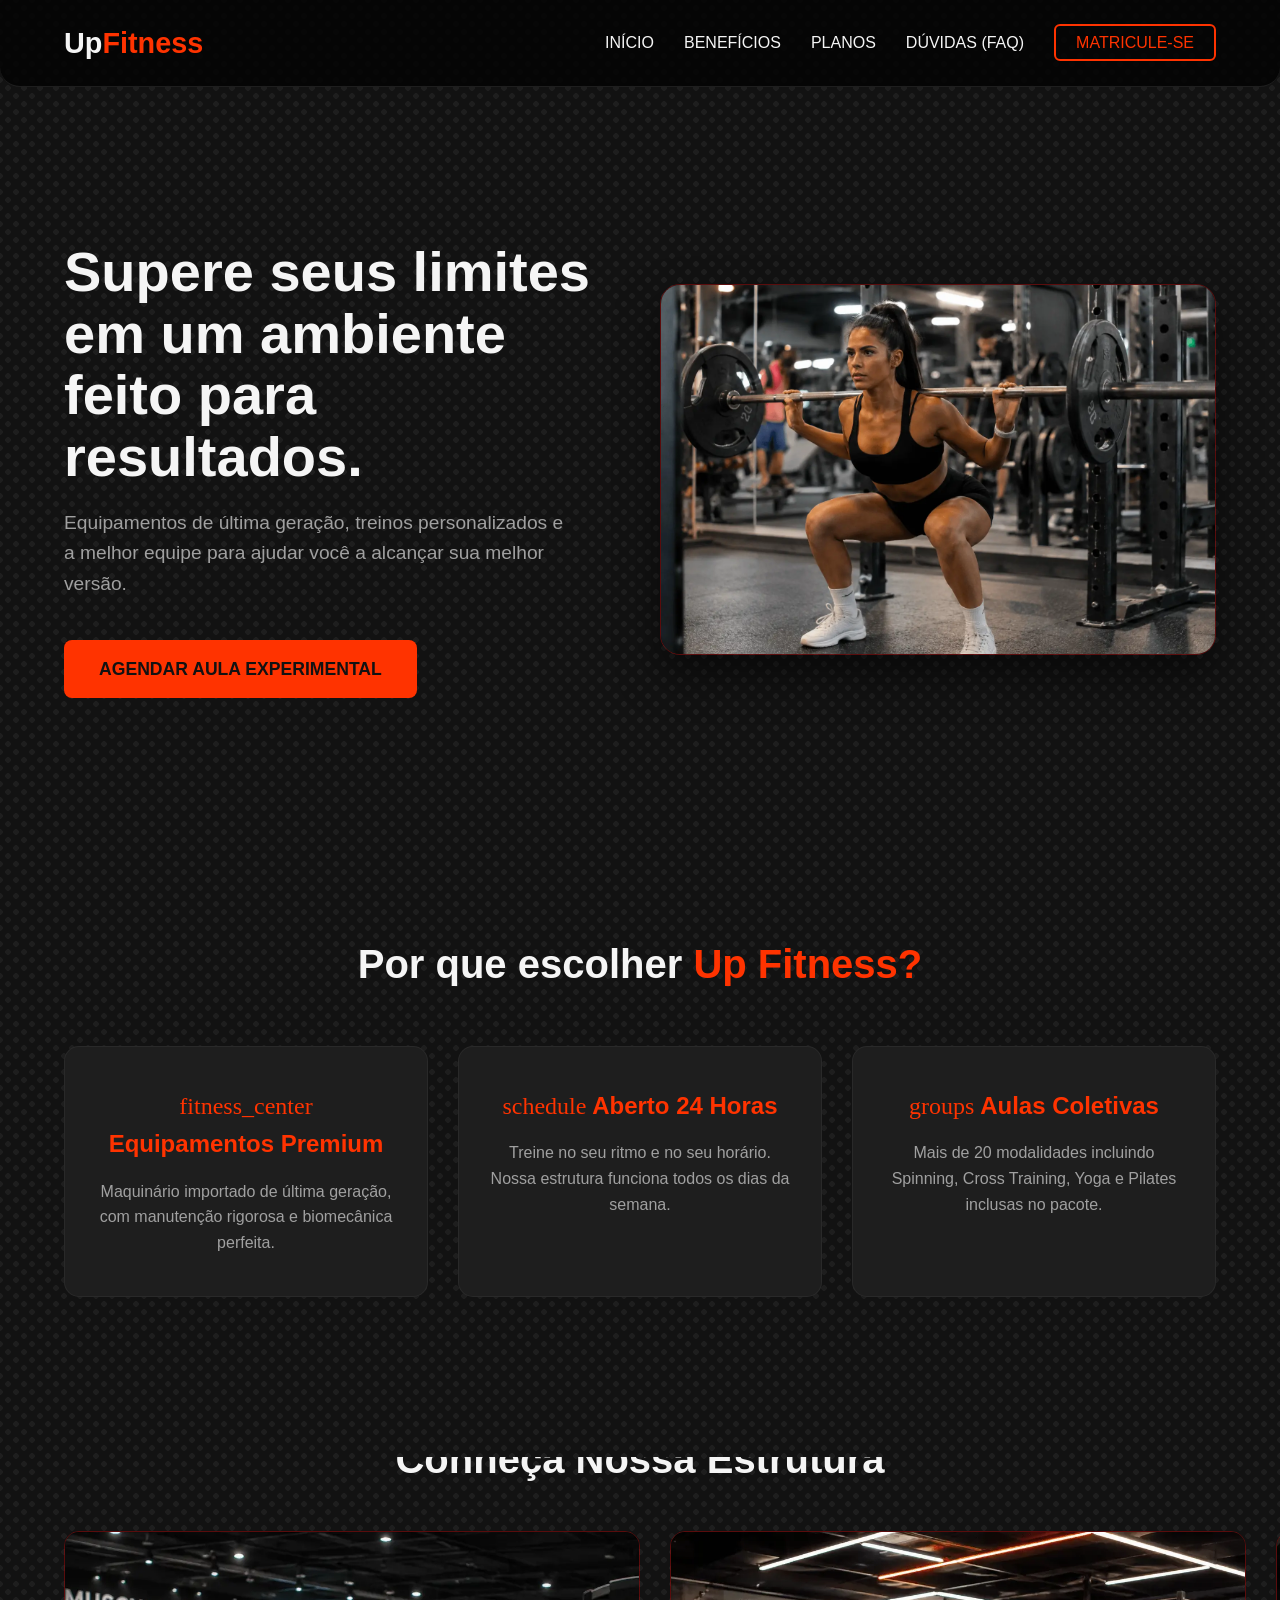
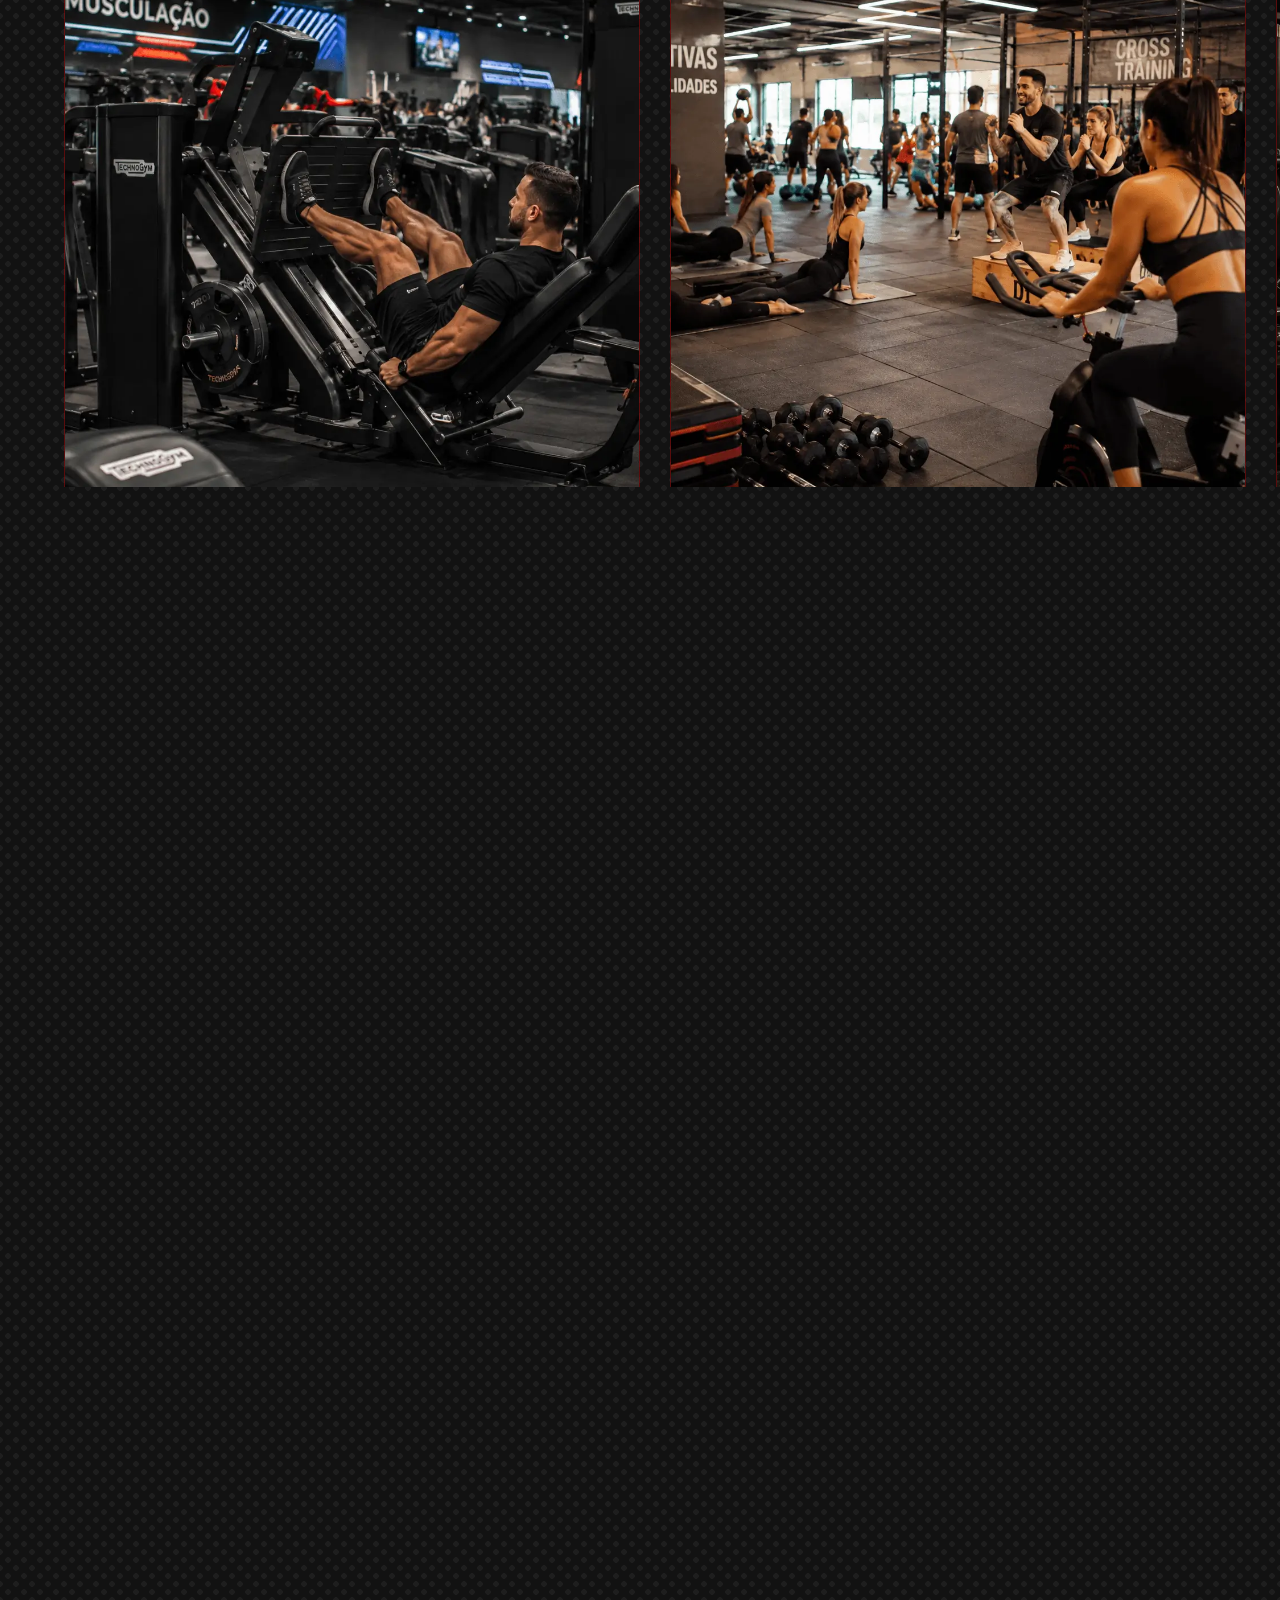
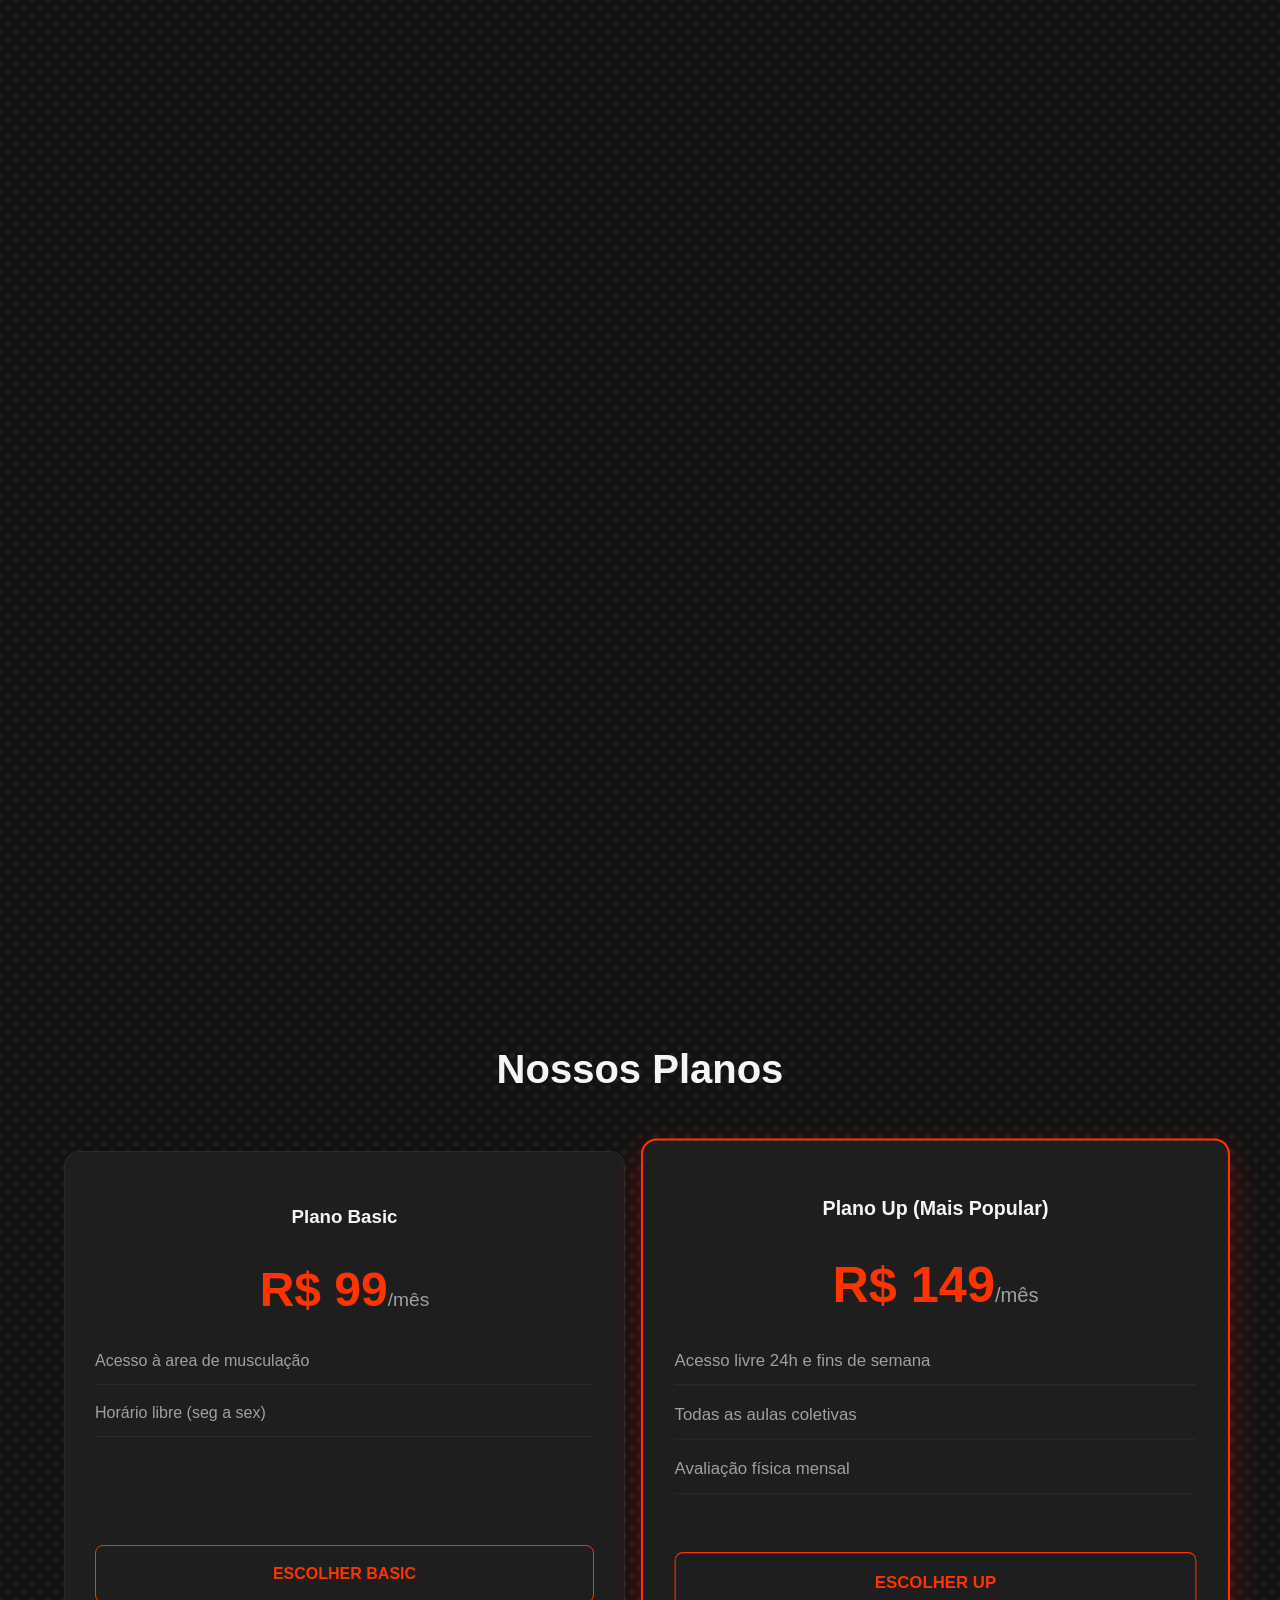
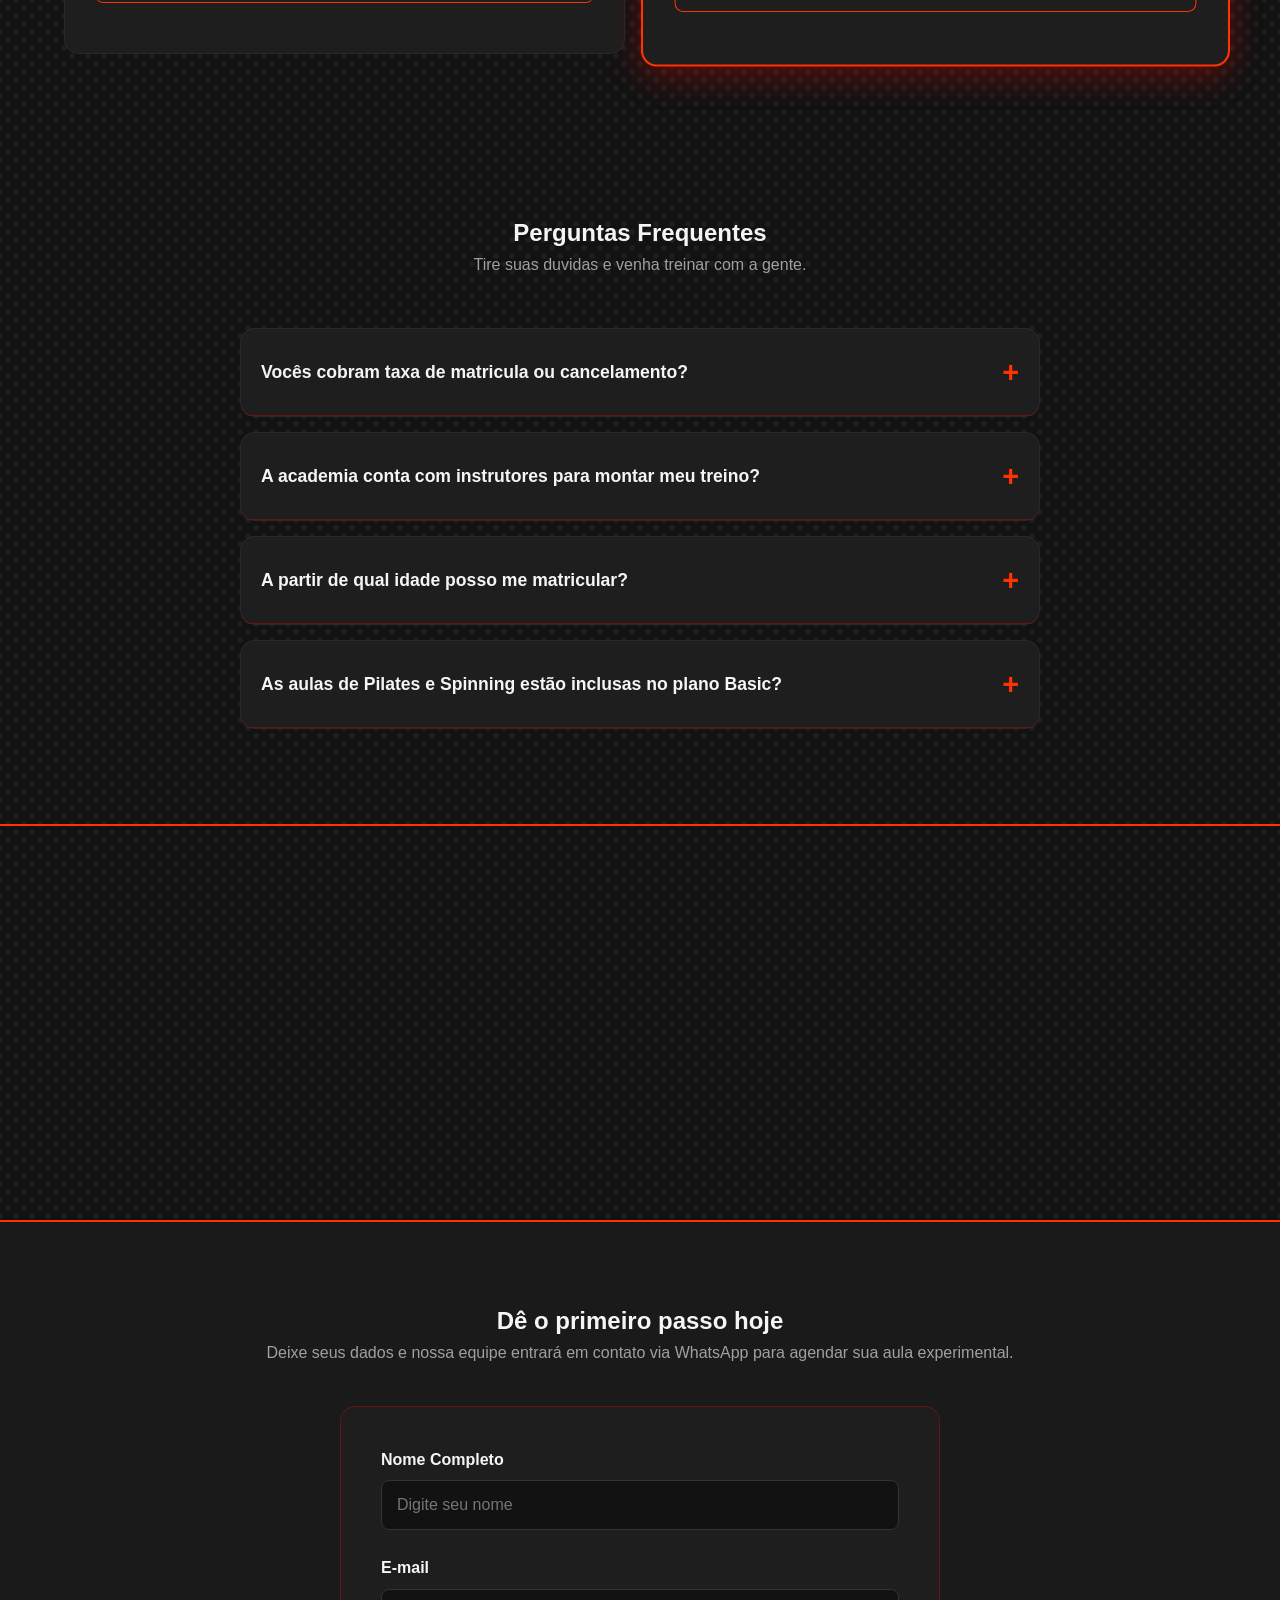
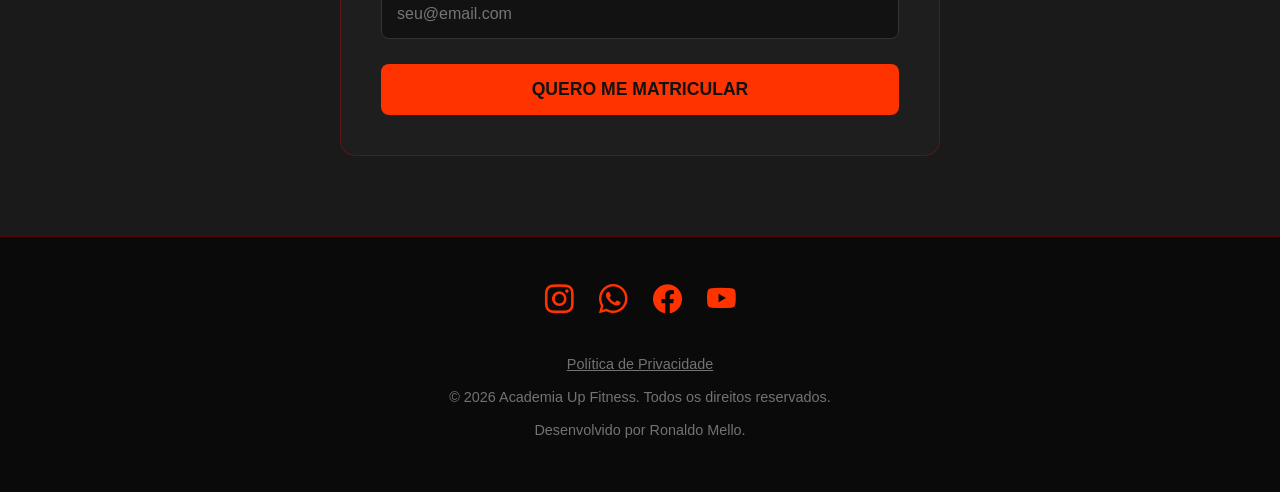
==== commit 26a493f7: "ajustando o titulo "Conheça Nossa Estrutura" a se movimentar com as imagens" ====
--- a/index.html
+++ b/index.html
@@ -88,9 +88,10 @@
         <!-- seção galeria -->
 
         <section id="estrutura" class="section-estrutura">
-            <h2>Conheça Nossa Estrutura</h2>
+            
             <div id="carrossel-wrapper" class="carrossel-wrapper">
                 <div class="carrossel-camera">
+                    <h2>Conheça Nossa Estrutura</h2>
                     <div id="carrossel-fita" class="carrossel-fita">
                         <figure class="galeria-item">
                             <img src="./img/Equipamentos-Premium.webp" alt="Área de musculação com pesos livres">
--- a/style.css
+++ b/style.css
@@ -175,6 +175,7 @@
     font-family: Chakra Petch, Roboto, Helvetica, Arial, sans-serif;
 }
 
+
 .section-beneficios span {
     color: var(--cor-primaria);
 }
@@ -228,7 +229,14 @@
     height: 70vh;
     overflow: hidden;
     display: flex;
-    align-items: center;
+    flex-direction: column;
+    justify-content: center;
+}
+
+.carrossel-camera h2 {
+    width: 100%;
+    text-align: center;
+    margin-bottom: 40px;
 }
 
 .carrossel-fita {
@@ -358,8 +366,11 @@
     font-size: 1.1rem;
     font-weight: bold;
     color: var(--cor-texto);
+    list-style: none;
+    display: flex;
+    justify-content: space-between;
+    align-items: center;
     cursor: pointer;
-    list-style: none;
     border-bottom: 1px solid var(--cor-border2);
     border-radius: 10px;
 }
@@ -367,6 +378,20 @@
 .item-faq summary::-webkit-details-marker {
     display: none;
 }
+
+.item-faq summary::after {
+    content: '+';
+    color: var(--cor-primaria);
+    font-size: 1.8rem;
+    font-weight: 700;
+    transition: transform 0.3s ease;
+}
+
+.item-faq[open] summary::after {
+    content: '-';
+    transform: rotate(180deg);
+}
+
 
 .item-faq p {
     padding: 20px 20px;
